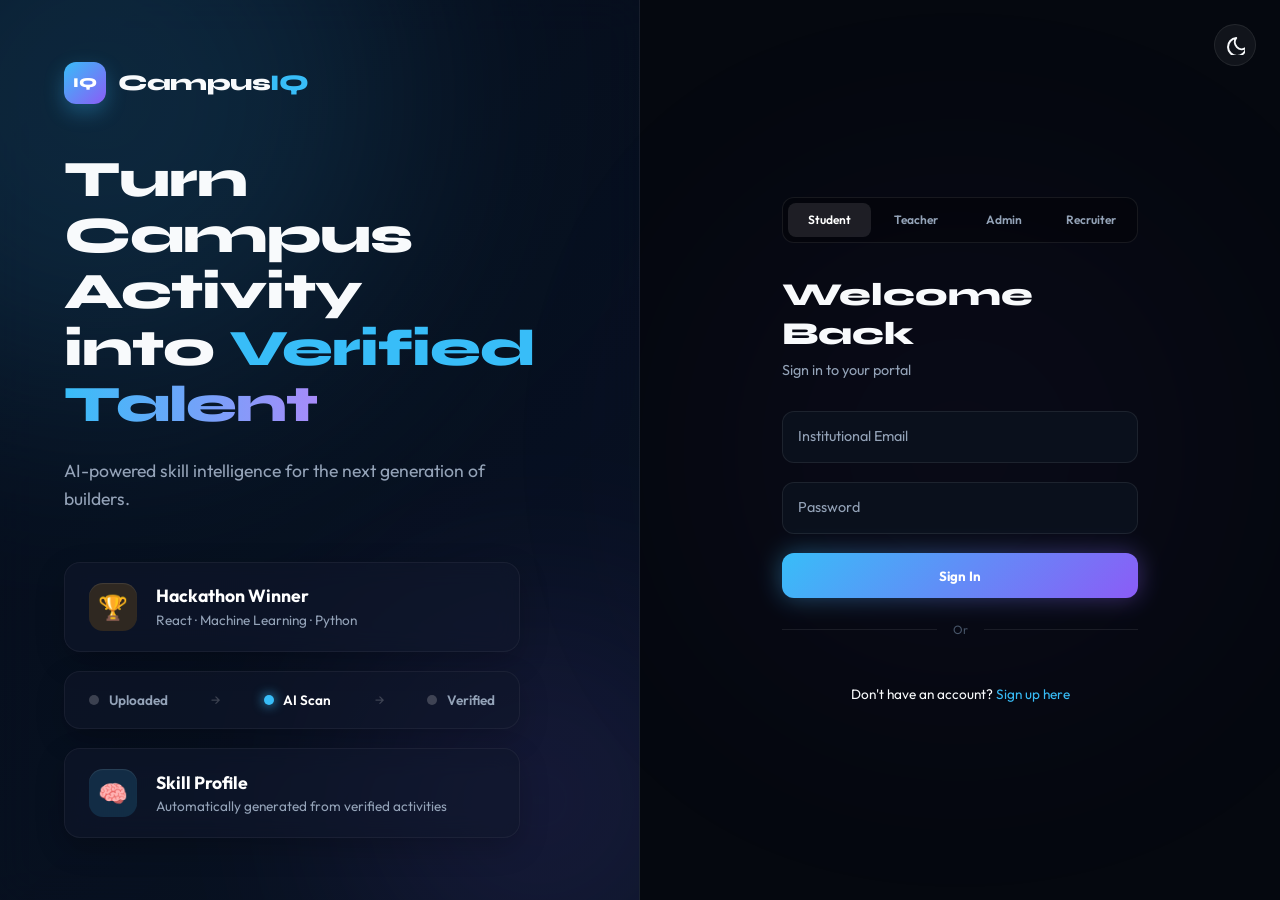
==== index.html @ d7d497ca "Update index.html" ====
<!DOCTYPE html>
<html lang="en">
<head>
<script src="theme.js"></script>
<meta charset="UTF-8"><meta name="viewport" content="width=device-width,initial-scale=1.0">
<title>CampusIQ — Sign In</title>
<link href="https://fonts.googleapis.com/css2?family=Syne:wght@400;600;700;800&family=Outfit:wght@300;400;500;600&display=swap" rel="stylesheet">
<script src="https://accounts.google.com/gsi/client" async defer></script>
<link rel="stylesheet" href="shared.css">
<style>
/* ─── PREMIUM SAAS DESIGN SYSTEM ─── */
*,*::before,*::after{margin:0;padding:0;box-sizing:border-box;}
:root{
  --bg:#04070F;--s1:#080E1C;--s2:#0C1525;
  --cyan:#38BDF8;--violet:#8B5CF6;--emerald:#10B981;--amber:#F59E0B;--red:#EF4444;
  --text:#F8FAFC;--text2:#94A3B8;--muted:#475569;
  --fh:'Syne',sans-serif;--fb:'Outfit',sans-serif;
  --glass: rgba(255, 255, 255, 0.03);
  --glass-border: rgba(255, 255, 255, 0.08);
}

/* ─── DAY/NIGHT MODE TOGGLE VARIABLES ─── */
:root[data-theme="light"], body.light-mode {
  --bg: #F8FAFC;
  --s1: #F1F5F9;
  --s2: #E2E8F0;
  --text: #0F172A;
  --text2: #475569;
  --muted: #94A3B8;
  --glass: rgba(255, 255, 255, 0.8);
  --glass-border: rgba(0, 0, 0, 0.1);
}

html,body{height:100%;margin:0;padding:0;overflow:hidden;background:var(--bg); transition: background 0.3s ease;}
body{color:var(--text);font-family:var(--fb);display:flex;}

#bgCanvas{position:fixed;inset:0;z-index:0;pointer-events:none;opacity:0.8;}
.page{position:relative;z-index:1;display:grid;grid-template-columns:1fr 1fr;width:100vw;height:100vh;}

/* THEME TOGGLE */
#theme-toggle {
  position: fixed; top: 1.5rem; right: 1.5rem; z-index: 200;
  width: 42px; height: 42px; border-radius: 50%;
  background: rgba(255, 255, 255, 0.05); border: 1px solid var(--glass-border);
  color: var(--text); cursor: pointer; transition: all 0.3s ease;
  display: flex; align-items: center; justify-content: center;
}
#theme-toggle:hover { background: rgba(255, 255, 255, 0.1); transform: scale(1.05); }

/* LEFT PANEL */
.left{
  background:linear-gradient(135deg, rgba(6,13,30,0.8), rgba(9,21,37,0.9));
  backdrop-filter: blur(20px); padding: 4rem;
  display:flex;flex-direction:column;justify-content:center;
  position:relative;overflow:hidden; border-right: 1px solid var(--glass-border);
  transition: background 0.3s ease;
}
body.light-mode .left, :root[data-theme="light"] .left { background: linear-gradient(135deg, #F1F5F9, #E2E8F0); }

.orb-1{position:absolute;width:600px;height:600px;background:var(--cyan);top:-200px;left:-200px;border-radius:50%;filter:blur(120px);opacity:0.15;}
.orb-2{position:absolute;width:400px;height:400px;background:var(--violet);bottom:-100px;right:-100px;border-radius:50%;filter:blur(100px);opacity:0.1;}

/* Left Scale Adjustment */
.left-content { position: relative; z-index: 2; max-width: 480px; transform: scale(0.88); transform-origin: left center; }
.left-brand{display:flex;align-items:center;gap:0.75rem;margin-bottom:3rem;}
.brand-icon{width:42px;height:42px;border-radius:12px;background:linear-gradient(135deg, var(--cyan), var(--violet));display:flex;align-items:center;justify-content:center;font-family:var(--fh);font-size:0.85rem;font-weight:800;color:#fff;box-shadow: 0 8px 20px rgba(56,189,248,0.3);}
.brand-name{font-family:var(--fh);font-size:1.4rem;font-weight:800;letter-spacing:-0.5px;}
.brand-name em{color:var(--cyan);font-style:normal;}

/* Exact Typography Match from Image */
.left-headline{font-family:var(--fh);font-size:3.2rem;font-weight:800;line-height:1.1;margin-bottom:1.5rem;letter-spacing:-1px;}
.left-headline .cyan-text { color: var(--cyan); background: none; -webkit-text-fill-color: initial; }
.left-headline .grad-text { background:linear-gradient(90deg, #38BDF8, #A78BFA);-webkit-background-clip:text;-webkit-text-fill-color:transparent;}
.left-sub{font-size:1.1rem;color:var(--text2);line-height:1.6;margin-bottom:3rem;}

/* Feature Cards */
.left-cards{display:flex;flex-direction:column;gap:1.2rem;}
.fc{
  background: rgba(15, 23, 42, 0.6); border: 1px solid rgba(255,255,255,0.05);
  border-radius: 16px; padding: 1.25rem 1.5rem; backdrop-filter: blur(12px); 
  display: flex; align-items: center; gap: 1.2rem; width: 95%; box-shadow: 0 10px 30px rgba(0,0,0,0.2);
}
.fc-icon { 
  width: 48px; height: 48px; border-radius: 14px; background: rgba(255,255,255,0.03);
  display: flex; align-items: center; justify-content: center; font-size: 1.5rem; 
  box-shadow: inset 0 1px 1px rgba(255,255,255,0.1); flex-shrink: 0;
}
.fc-title { font-size: 1.1rem; font-weight: 700; color: #fff; margin-bottom: 0.2rem; }
.fc-sub { font-size: 0.85rem; color: var(--text2); font-weight: 400; }

.flt-1 { animation: flt1 6s ease-in-out infinite; }
.flt-2 { animation: flt2 7.5s ease-in-out infinite; }
@keyframes flt1 { 0%,100%{transform:translateY(0);} 50%{transform:translateY(-8px);} }
@keyframes flt2 { 0%,100%{transform:translateY(0);} 50%{transform:translateY(-6px);} }

/* Glowing Pipeline Animation */
.pipeline-row-new {
  display: flex; align-items: center; justify-content: space-between;
  background: rgba(15, 23, 42, 0.6); border: 1px solid rgba(255,255,255,0.05);
  border-radius: 16px; padding: 1.2rem 1.5rem; width: 95%;
  box-shadow: 0 10px 30px rgba(0,0,0,0.2); position: relative; overflow: hidden;
}
.pl-step { display: flex; align-items: center; gap: 0.6rem; font-size: 0.85rem; font-weight: 600; color: var(--text2); z-index: 2; }
.pl-dot { width: 10px; height: 10px; border-radius: 50%; }
.pl-dim { background: rgba(255,255,255,0.2); }
.pl-cyan { background: var(--cyan); box-shadow: 0 0 12px var(--cyan); }
.pl-step.active-step { color: #fff; }
.pl-arrow { color: rgba(255,255,255,0.2); z-index: 2; font-size: 0.9rem; }
.pipe-glow-sweep {
  position: absolute; top: 0; bottom: 0; left: -50%; width: 50%;
  background: linear-gradient(90deg, transparent, rgba(56,189,248,0.15), transparent);
  animation: sweep 3s infinite linear; z-index: 1;
}
@keyframes sweep { to { left: 150%; } }

body.light-mode .fc-title, body.light-mode .left-headline { color: #0F172A; }
body.light-mode .fc, body.light-mode .pipeline-row-new { background: #FFFFFF; border-color: rgba(0,0,0,0.05); box-shadow: 0 10px 30px rgba(0,0,0,0.05); }
body.light-mode .pl-step { color: #475569; }
body.light-mode .pl-step.active-step { color: #0F172A; }
body.light-mode .pl-dim { background: rgba(0,0,0,0.1); }
body.light-mode .pl-arrow { color: rgba(0,0,0,0.2); }

/* RIGHT PANEL */
.right{background:#05080F; display:flex;flex-direction:column;align-items:center; justify-content:center; height:100vh; position: relative; transition: background 0.3s ease;}
body.light-mode .right { background: #FFFFFF; }

.right-glow {position: absolute; width: 400px; height: 400px; background: var(--violet); border-radius: 50%; filter: blur(150px); opacity: 0.08; top: 50%; left: 50%; transform: translate(-50%, -50%);}
.auth-box {width: 100%; max-width: 420px; position: relative; z-index: 2; padding: 2rem; transition: background 0.3s ease;}
body.light-mode .auth-box { background: #FFFFFF; border-color: #E2E8F0; box-shadow: 0 20px 40px rgba(0,0,0,0.05); border-radius: 24px; border: 1px solid var(--glass-border); padding: 2.5rem; }

/* Role Tabs & Inputs */
.role-tabs{display:flex;gap:0.25rem;padding:0.3rem;background:rgba(0,0,0,0.3);border-radius:12px;margin-bottom:2rem;border:1px solid var(--glass-border);}
body.light-mode .role-tabs { background: #F1F5F9; border-color: #E2E8F0; }

.rtab{flex:1;padding:0.6rem 0;border-radius:8px;font-size:0.75rem;font-weight:600;text-align:center;cursor:pointer;border:none;background:none;color:var(--text2);transition:0.3s;}
.rtab.active{background:rgba(255,255,255,0.1);color:#fff;}
body.light-mode .rtab { color: #64748B; }
body.light-mode .rtab.active { color: #0F172A; background: #FFFFFF; box-shadow: 0 2px 4px rgba(0,0,0,0.05); }

.login-h1{font-family:var(--fh);font-size:2rem;font-weight:800;margin-bottom:0.5rem;}
.login-sub{font-size:0.9rem;color:var(--text2);margin-bottom:2rem;}
body.light-mode .login-h1 { color: #0F172A; }

.input-group { position: relative; margin-bottom: 1.2rem; }
.form-input {
  width: 100%; background: #0A101C; border: 1px solid var(--glass-border);
  border-radius: 12px; padding: 1.4rem 1rem 0.6rem 1rem; color: white;
  outline: none; font-family: var(--fb); font-size: 0.9rem; transition: 0.3s;
}
body.light-mode .form-input { background: #F8FAFC; border-color: #E2E8F0; color: #0F172A; }

.floating-label {position: absolute; left: 1rem; top: 1rem; color: var(--text2); font-size: 0.9rem; pointer-events: none; transition: 0.2s;}
.form-input:focus ~ .floating-label, .form-input:not(:placeholder-shown) ~ .floating-label {
  top: 0.4rem; font-size: 0.65rem; color: var(--cyan); font-weight: 600; text-transform: uppercase;
}

/* BUTTONS */
.btn-glow-wrap { position: relative; width: 100%; margin-top: 1rem; margin-bottom: 1rem; }
.btn-glow { position: absolute; inset: 0; background: linear-gradient(135deg, var(--cyan), var(--violet)); filter: blur(12px); opacity: 0.4; border-radius: 12px; }
.btn-login {
  position: relative; z-index: 1; width: 100%; padding: 0.9rem; border-radius: 12px; border: none;
  background: linear-gradient(135deg, #38BDF8, #8B5CF6); color: #fff; font-weight: 700; cursor: pointer;
}

/* Divider & Animations */
.divider-wrap { display:flex; align-items:center; margin: 1.5rem 0; }
.divider-line { flex:1; height:1px; background:var(--glass-border); }
body.light-mode .divider-line { background: #E2E8F0; }
.divider-text { color:var(--muted); font-size:0.75rem; padding:0 1rem; }
.stagger-1 { animation: slideUpFade 0.6s ease forwards; opacity: 0; }
@keyframes slideUpFade { from { opacity: 0; transform: translateY(20px); } to { opacity: 1; transform: translateY(0); } }

/* Dynamic hiding for sign-up link */
#rightPanel:not(.ri-student) #signup-link-container { display: none !important; }

@media(max-width:768px){.left{display:none;}.page{grid-template-columns:1fr;}}
</style>
</head>
<body class="login-page">

<!-- Theme Toggle Restored -->
<button id="theme-toggle" onclick="toggleTheme()" title="Toggle theme" aria-label="Toggle dark/light mode">
  <svg width="20" height="20" fill="none" stroke="currentColor" stroke-width="2" stroke-linecap="round" stroke-linejoin="round"><path d="M21 12.79A9 9 0 1 1 11.21 3 7 7 0 0 0 21 12.79z"></path></svg>
</button>

<canvas id="bgCanvas"></canvas>
<div id="toast-wrap" style="position:fixed;bottom:24px;left:50%;transform:translateX(-50%);z-index:9999;display:flex;flex-direction:column;align-items:center;"></div>

<div class="page">
  <div class="left">
    <div class="orb orb-1"></div>
    <div class="orb orb-2"></div>
    <div class="left-content stagger-1">
      <div class="left-brand">
        <div class="brand-icon">IQ</div>
        <div class="brand-name">Campus<em>IQ</em></div>
      </div>
      <div class="left-headline">
        Turn Campus<br>Activity<br>
        into <span class="cyan-text">Verified</span><br>
        <span class="grad-text">Talent</span>
      </div>
      <p class="left-sub">AI-powered skill intelligence for the next generation of builders.</p>
      
      <!-- AI Features & Animations Restored and Enhanced -->
      <div class="left-cards">
        <div class="fc flt-1">
          <div class="fc-icon" style="background:rgba(245,158,11,0.15)">🏆</div>
          <div>
            <div class="fc-title">Hackathon Winner</div>
            <div class="fc-sub">React · Machine Learning · Python</div>
          </div>
        </div>
        
        <div class="pipeline-row-new">
          <div class="pl-step"><div class="pl-dot pl-dim"></div> <span>Uploaded</span></div>
          <div class="pl-arrow">&rarr;</div>
          <div class="pl-step active-step"><div class="pl-dot pl-cyan"></div> <span>AI Scan</span></div>
          <div class="pl-arrow">&rarr;</div>
          <div class="pl-step"><div class="pl-dot pl-dim"></div> <span>Verified</span></div>
          <div class="pipe-glow-sweep"></div>
        </div>

        <div class="fc flt-2">
          <div class="fc-icon" style="background:rgba(56,189,248,0.15)">🧠</div>
          <div>
            <div class="fc-title">Skill Profile</div>
            <div class="fc-sub">Automatically generated from verified activities</div>
          </div>
        </div>
      </div>
    </div>
  </div>

  <div class="right" id="rightPanel">
    <div class="right-glow"></div>
    <div class="auth-box">
      
      <!-- SIGN IN VIEW -->
      <div id="signInView">
        <!-- Admin Role Restored -->
        <div class="role-tabs stagger-1">
          <button class="rtab active" data-role="student">Student</button>
          <button class="rtab" data-role="teacher">Teacher</button>
          <button class="rtab" data-role="admin">Admin</button>
          <button class="rtab" data-role="recruiter">Recruiter</button>
        </div>
        <div class="login-h1">Welcome Back</div>
        <div class="login-sub" id="loginSub">Sign in to your portal</div>

        <form id="loginForm">
          <div class="input-group">
            <input class="form-input" id="loginEmail" type="email" placeholder=" " required>
            <label class="floating-label">Institutional Email</label>
          </div>
          <div class="input-group">
            <input class="form-input" id="loginPass" type="password" placeholder=" " required>
            <label class="floating-label">Password</label>
          </div>
          <div class="btn-glow-wrap">
            <div class="btn-glow"></div>
            <button class="btn-login" id="loginBtn" type="submit">Sign In</button>
          </div>
        </form>

        <div class="divider-wrap">
          <div class="divider-line"></div>
          <div class="divider-text">Or</div>
          <div class="divider-line"></div>
        </div>

        <!-- Google Container -->
        <div id="googleBtnContainer" style="display:flex; justify-content:center; width:100%;"></div>

        <!-- Create Account link wrapped to automatically hide for non-students -->
        <div id="signup-link-container" style="text-align:center; margin-top:1.5rem; font-size:0.85rem;">
          Don't have an account? <a id="goRegister" style="color:var(--cyan); cursor:pointer;">Sign up here</a>
        </div>
      </div>

      <!-- REGISTER VIEW (Restored Create Account Feature, locked to Student) -->
      <div id="registerView" style="display:none">
        
        <div class="login-h1">Create Account</div>
        <form id="registerForm">
          
          <div class="input-group" style="margin-bottom: 1.5rem;">
            <div style="display:inline-block; padding: 0.5rem 1.2rem; background: rgba(56,189,248,0.15); color:var(--cyan); border: 1px solid rgba(56,189,248,0.3); border-radius:8px; font-weight:600; font-size:0.85rem; cursor:default;">🎓 Student Account Registration</div>
            <select class="form-select" id="regRole" style="display:none;">
              <option value="student" selected>Student</option>
            </select>
          </div>

          <div class="input-group"><input class="form-input" id="regName" placeholder=" " required><label class="floating-label">Full Name</label></div>
          <div class="input-group"><input class="form-input" id="regEmail" type="email" placeholder=" " required><label class="floating-label">Institutional Email</label></div>
          <div class="input-group"><input class="form-input" id="regPass" type="password" placeholder=" " required><label class="floating-label">Password (6+ chars)</label></div>
          <div class="btn-glow-wrap">
            <div class="btn-glow"></div>
            <button class="btn-login" id="regBtn" type="submit">Create Account</button>
          </div>
        </form>
        <div style="text-align:center; margin-top:1.5rem; font-size:0.85rem;">
          Already have an account? <a id="goLogin" style="color:var(--cyan); cursor:pointer;">Sign in</a>
        </div>
      </div>

    </div>
  </div>
</div>

<script src="db.js"></script>
<script src="utils.js"></script>
<script src="auth.js"></script>

<script>
'use strict';

const ROUTE_MAP = { student: 'student.html', teacher: 'teacher.html', admin: 'admin.html', recruiter: 'recruiter.html' };
let activeRole = 'student';

// --- UI Logic (Code 1 Style) ---
document.querySelectorAll('.rtab').forEach(tab => {
  tab.addEventListener('click', () => {
    document.querySelectorAll('.rtab').forEach(b => b.classList.remove('active'));
    tab.classList.add('active');
    activeRole = tab.dataset.role;
    
    // Applying role class to rightPanel allows CSS to hide/show the register link automatically
    const rightPanel = document.getElementById('rightPanel');
    if(rightPanel) rightPanel.className = 'right ri-' + activeRole;
    
    document.getElementById('loginSub').textContent = `Sign in to your ${activeRole} portal`;
  });
});
// Initialize panel class
document.getElementById('rightPanel').className = 'right ri-student';

const goReg = document.getElementById('goRegister'), goLog = document.getElementById('goLogin');
const signView = document.getElementById('signInView'), regView = document.getElementById('registerView');
goReg.onclick = () => { signView.style.display='none'; regView.style.display='block'; };
goLog.onclick = () => { signView.style.display='block'; regView.style.display='none'; };

function saasToast(msg, type='ok') {
  if(typeof showToast === 'function') { showToast(msg, '', type); }
  else { alert(msg); }
}

// Ensure theme toggle function exists if theme.js is missing
window.toggleTheme = window.toggleTheme || function() {
  document.body.classList.toggle('light-mode');
};

// --- Exact Logic & Validation (Code 2 Style) ---
document.getElementById('loginForm').onsubmit = async (e) => {
  e.preventDefault();
  const btn = document.getElementById('loginBtn');
  btn.disabled = true; btn.textContent = 'Authenticating...';
  try {
    const session = await Auth.login(document.getElementById('loginEmail').value.trim(), document.getElementById('loginPass').value);
    saasToast(`Welcome back, ${session.name.split(' ')[0]}`);
    setTimeout(() => window.location.href = ROUTE_MAP[session.role], 800);
  } catch(err) {
    saasToast(err.message, 'error');
    btn.disabled = false; btn.textContent = 'Sign In';
  }
};

document.getElementById('registerForm').onsubmit = async (e) => {
  e.preventDefault();
  const email = document.getElementById('regEmail').value.trim().toLowerCase();
  const [local, domain] = email.split('@');

  // Hardcoded to activeRole 'student' since only students can register
  const regRole = 'student';

  // Strict Domain Check
  if (domain !== 'iilm.edu' || !local.includes('ug')) {
    saasToast("Students must use @iilm.edu containing 'ug'", 'error'); return;
  }

  try {
    await Auth.register({ name: document.getElementById('regName').value, email, password: document.getElementById('regPass').value, role: regRole });
    saasToast("Account Created.");
    setTimeout(() => window.location.href = ROUTE_MAP[regRole], 800);
  } catch(err) { saasToast(err.message, 'error'); }
};

// --- Exact Official Google Setup ---
window.onload = () => {
  if (typeof google !== 'undefined') {
    google.accounts.id.initialize({
      client_id: "70835003370-fbdg01a9mgp13s80cgd65174udp3h74k.apps.googleusercontent.com",
      callback: window.onGoogleSignIn
    });
    google.accounts.id.renderButton(
      document.getElementById("googleBtnContainer"),
      { theme: "filled_blue", size: "large", shape: "pill", width: 300 }
    );
  }
};

window.onGoogleSignIn = async (response) => {
  try {
    const session = Auth.handleGoogleCredential(response.credential);
    saasToast("Identity Verified");
    setTimeout(() => window.location.href = ROUTE_MAP[session.role], 800);
  } catch(err) { saasToast(err.message, 'error'); }
};

// --- Background Animation (Intact) ---
(function() {
  const c = document.getElementById('bgCanvas'), ctx = c.getContext('2d');
  let W, H;
  function resize() { W = c.width = window.innerWidth; H = c.height = window.innerHeight; }
  resize(); window.onresize = resize;
  class P {
    constructor() { this.reset(); }
    reset() { this.x = Math.random()*W; this.y = Math.random()*H; this.vx = (Math.random()-0.5)*0.3; this.vy = (Math.random()-0.5)*0.3; this.r = 1; }
    draw() {
      ctx.beginPath(); ctx.arc(this.x, this.y, this.r, 0, Math.PI*2);
      ctx.fillStyle = 'rgba(56,189,248,0.2)'; ctx.fill();
      this.x += this.vx; this.y += this.vy;
      if(this.x<0||this.x>W||this.y<0||this.y>H) this.reset();
    }
  }
  const pts = Array.from({length: 50}, () => new P());
  function loop() { ctx.clearRect(0,0,W,H); pts.forEach(p => p.draw()); requestAnimationFrame(loop); }
  loop();
})();
</script>
</body>
</html>
---- shared.css ----
/* ═══════════════════════════════════════════
   CampusIQ — Shared Styles
   Dark glass SaaS aesthetic
═══════════════════════════════════════════ */
@import url('https://fonts.googleapis.com/css2?family=Syne:wght@400;600;700;800&family=Outfit:wght@300;400;500;600;700&display=swap');

*,*::before,*::after{margin:0;padding:0;box-sizing:border-box;}
:root{
  --bg:       #05080F;
  --s1:       #09111E;
  --s2:       #0D1929;
  --s3:       #111F30;
  --border:   rgba(56,189,248,0.1);
  --b2:       rgba(255,255,255,0.07);
  --b3:       rgba(255,255,255,0.04);
  --cyan:     #38BDF8;
  --cyand:    #0EA5E9;
  --violet:   #8B5CF6;
  --emerald:  #10B981;
  --amber:    #F59E0B;
  --red:      #EF4444;
  --pink:     #EC4899;
  --text:     #E2EBF6;
  --text2:    #A0B8CC;
  --muted:    #4A6080;
  --muted2:   #2A3850;
  --font-h:   'Syne', sans-serif;
  --font-b:   'Outfit', sans-serif;
  --radius:   12px;
  --shadow:   0 20px 60px rgba(0,0,0,0.5);
}
html{scroll-behavior:smooth;}
body{background:var(--bg);color:var(--text);font-family:var(--font-b);-webkit-font-smoothing:antialiased;min-height:100vh;overflow-x:hidden;}
button,input,select,textarea{font-family:var(--font-b);}
button{cursor:pointer;}
a{color:var(--cyan);text-decoration:none;}

/* ─── SCROLLBAR ─── */
::-webkit-scrollbar{width:5px;height:5px;}
::-webkit-scrollbar-track{background:var(--s1);}
::-webkit-scrollbar-thumb{background:var(--muted2);border-radius:3px;}
::-webkit-scrollbar-thumb:hover{background:var(--muted);}

/* ─── LAYOUT ─── */
.app-shell{display:grid;grid-template-columns:240px 1fr;grid-template-rows:60px 1fr;min-height:100vh;}
.topbar{grid-column:1/-1;background:rgba(5,8,15,0.9);backdrop-filter:blur(20px);border-bottom:1px solid var(--border);display:flex;align-items:center;justify-content:space-between;padding:0 1.5rem;position:sticky;top:0;z-index:100;}
.sidebar{background:var(--s1);border-right:1px solid var(--border);padding:1.25rem 0.75rem;overflow-y:auto;position:sticky;top:60px;height:calc(100vh - 60px);}
.main-area{padding:1.75rem 2rem;overflow-y:auto;}

/* ─── TOPBAR ─── */
.tb-brand{font-family:var(--font-h);font-weight:800;font-size:1.1rem;display:flex;align-items:center;gap:0.55rem;color:var(--text);}
.tb-brand-icon{width:28px;height:28px;border-radius:7px;background:linear-gradient(135deg,var(--cyan),var(--violet));display:flex;align-items:center;justify-content:center;font-size:0.65rem;font-weight:800;color:#fff;}
.tb-brand em{color:var(--cyan);font-style:normal;}
.tb-right{display:flex;align-items:center;gap:1rem;}
.tb-badge{padding:0.28rem 0.7rem;border-radius:100px;font-size:0.68rem;font-weight:600;letter-spacing:0.05em;}
.badge-admin    {background:rgba(239,68,68,0.12);color:#F87171;border:1px solid rgba(239,68,68,0.2);}
.badge-teacher  {background:rgba(139,92,246,0.12);color:#A78BFA;border:1px solid rgba(139,92,246,0.2);}
.badge-student  {background:rgba(56,189,248,0.12);color:var(--cyan);border:1px solid rgba(56,189,248,0.2);}
.badge-recruiter{background:rgba(16,185,129,0.12);color:#34D399;border:1px solid rgba(16,185,129,0.2);}
.tb-user{display:flex;align-items:center;gap:0.5rem;font-size:0.82rem;color:var(--text2);}
.tb-avatar{width:30px;height:30px;border-radius:50%;display:flex;align-items:center;justify-content:center;font-size:0.65rem;font-weight:700;color:#fff;flex-shrink:0;}
.notif-bell{position:relative;width:30px;height:30px;border-radius:8px;border:1px solid var(--b2);background:var(--b3);display:flex;align-items:center;justify-content:center;cursor:pointer;transition:all 0.2s;color:var(--muted);}
.notif-bell:hover{border-color:var(--border);color:var(--cyan);}
.notif-dot{position:absolute;top:4px;right:4px;width:7px;height:7px;border-radius:50%;background:var(--red);border:1.5px solid var(--bg);}
.logout-btn{padding:0.3rem 0.8rem;border-radius:7px;border:1px solid rgba(239,68,68,0.2);background:rgba(239,68,68,0.06);color:#F87171;font-size:0.75rem;font-weight:600;transition:all 0.2s;}
.logout-btn:hover{background:rgba(239,68,68,0.12);}

/* ─── SIDEBAR NAV ─── */
.sb-section{font-size:0.62rem;font-weight:700;color:var(--muted2);letter-spacing:0.1em;text-transform:uppercase;padding:0.4rem 0.65rem;margin-top:1rem;margin-bottom:0.25rem;}
.sb-item{display:flex;align-items:center;gap:0.55rem;padding:0.55rem 0.7rem;border-radius:9px;font-size:0.8rem;color:var(--muted);cursor:pointer;transition:all 0.18s;margin-bottom:0.08rem;position:relative;}
.sb-item:hover{background:rgba(255,255,255,0.03);color:var(--text2);}
.sb-item.active{background:rgba(56,189,248,0.1);color:var(--cyan);}
.sb-item.active::before{content:'';position:absolute;left:0;top:20%;bottom:20%;width:3px;border-radius:0 2px 2px 0;background:var(--cyan);}
.sb-item svg{width:15px;height:15px;flex-shrink:0;}
.sb-badge{margin-left:auto;min-width:18px;height:18px;border-radius:100px;background:var(--violet);color:#fff;font-size:0.58rem;font-weight:700;display:flex;align-items:center;justify-content:center;padding:0 4px;}
.sb-badge.amber{background:var(--amber);}

/* ─── PAGE HEADER ─── */
.page-hdr{display:flex;align-items:flex-start;justify-content:space-between;margin-bottom:1.5rem;flex-wrap:wrap;gap:0.75rem;}
.page-hdr-left h2{font-family:var(--font-h);font-size:1.4rem;font-weight:800;letter-spacing:-0.02em;color:var(--text);}
.page-hdr-left p{font-size:0.82rem;color:var(--muted);margin-top:0.25rem;}
.page-actions{display:flex;gap:0.6rem;flex-wrap:wrap;}

/* ─── CARDS / PANELS ─── */
.card{background:var(--s1);border:1px solid var(--border);border-radius:var(--radius);padding:1.25rem;}
.card-sm{padding:0.9rem;}
.card-title{font-family:var(--font-h);font-size:0.85rem;font-weight:700;color:var(--text2);margin-bottom:0.9rem;display:flex;align-items:center;gap:0.4rem;}
.card-title svg{width:14px;height:14px;color:var(--cyan);}
.grid-2{display:grid;grid-template-columns:1fr 1fr;gap:1rem;}
.grid-3{display:grid;grid-template-columns:repeat(3,1fr);gap:1rem;}
.grid-4{display:grid;grid-template-columns:repeat(4,1fr);gap:1rem;}

/* ─── STAT CARDS ─── */
.stat-card{background:var(--s1);border:1px solid var(--border);border-radius:var(--radius);padding:1.1rem;transition:transform 0.2s,border-color 0.2s,box-shadow 0.2s;}
.stat-card:hover{transform:translateY(-3px);border-color:rgba(56,189,248,0.2);box-shadow:0 12px 30px rgba(0,0,0,0.3);}
.stat-label{font-size:0.68rem;color:var(--muted);margin-bottom:0.4rem;text-transform:uppercase;letter-spacing:0.06em;}
.stat-val{font-family:var(--font-h);font-size:1.8rem;font-weight:800;letter-spacing:-0.03em;line-height:1;}
.stat-sub{font-size:0.68rem;color:var(--emerald);margin-top:0.3rem;}
.stat-icon{float:right;width:36px;height:36px;border-radius:9px;display:flex;align-items:center;justify-content:center;font-size:1rem;margin-top:-0.2rem;}

/* ─── BUTTONS ─── */
.btn{display:inline-flex;align-items:center;gap:0.4rem;padding:0.58rem 1.1rem;border-radius:9px;font-size:0.82rem;font-weight:600;border:none;transition:all 0.2s;cursor:pointer;}
.btn-sm{padding:0.35rem 0.75rem;font-size:0.75rem;}
.btn-xs{padding:0.22rem 0.5rem;font-size:0.68rem;border-radius:6px;}
.btn-primary{background:linear-gradient(135deg,var(--cyan),var(--cyand));color:#fff;box-shadow:0 0 20px rgba(56,189,248,0.15);}
.btn-primary:hover{transform:translateY(-1px);box-shadow:0 0 30px rgba(56,189,248,0.25);}
.btn-secondary{background:var(--b3);color:var(--text2);border:1px solid var(--b2);}
.btn-secondary:hover{background:var(--b2);color:var(--text);}
.btn-success{background:rgba(16,185,129,0.1);color:#34D399;border:1px solid rgba(16,185,129,0.2);}
.btn-success:hover{background:rgba(16,185,129,0.2);}
.btn-danger{background:rgba(239,68,68,0.1);color:#F87171;border:1px solid rgba(239,68,68,0.2);}
.btn-danger:hover{background:rgba(239,68,68,0.2);}
.btn-violet{background:rgba(139,92,246,0.1);color:#A78BFA;border:1px solid rgba(139,92,246,0.2);}
.btn-violet:hover{background:rgba(139,92,246,0.2);}
.btn-amber{background:rgba(245,158,11,0.1);color:#FBB040;border:1px solid rgba(245,158,11,0.2);}
.btn-amber:hover{background:rgba(245,158,11,0.2);}

/* ─── TABLE ─── */
.tbl-wrap{overflow-x:auto;}
table{width:100%;border-collapse:collapse;}
thead th{font-size:0.65rem;font-weight:700;color:var(--muted);letter-spacing:0.07em;text-transform:uppercase;padding:0.5rem 0.75rem;border-bottom:1px solid var(--b2);text-align:left;white-space:nowrap;}
tbody tr{border-bottom:1px solid rgba(56,189,248,0.04);transition:background 0.15s;}
tbody tr:hover{background:rgba(56,189,248,0.025);}
tbody tr:last-child{border-bottom:none;}
td{font-size:0.78rem;padding:0.6rem 0.75rem;vertical-align:middle;color:var(--text2);}
td strong{color:var(--text);font-weight:500;}

/* ─── BADGES / CHIPS ─── */
.chip{display:inline-flex;align-items:center;gap:0.25rem;padding:0.18rem 0.55rem;border-radius:100px;font-size:0.65rem;font-weight:600;border:1px solid;}
.chip-cyan   {background:rgba(56,189,248,0.1); color:#60CCF0;border-color:rgba(56,189,248,0.2);}
.chip-violet {background:rgba(139,92,246,0.1);color:#A78BFA;border-color:rgba(139,92,246,0.2);}
.chip-emerald{background:rgba(16,185,129,0.1);color:#34D399;border-color:rgba(16,185,129,0.2);}
.chip-amber  {background:rgba(245,158,11,0.1); color:#FBB040;border-color:rgba(245,158,11,0.2);}
.chip-red    {background:rgba(239,68,68,0.1);  color:#F87171;border-color:rgba(239,68,68,0.2);}
.chip-pink   {background:rgba(236,72,153,0.1); color:#F472B6;border-color:rgba(236,72,153,0.2);}
.chip-gray   {background:rgba(255,255,255,0.06);color:var(--muted);border-color:var(--b2);}

/* ─── STATUS CHIPS ─── */
.status-verified{background:rgba(16,185,129,0.1);color:#34D399;border:1px solid rgba(16,185,129,0.2);padding:0.18rem 0.55rem;border-radius:100px;font-size:0.65rem;font-weight:600;}
.status-pending {background:rgba(245,158,11,0.1);color:#FBB040;border:1px solid rgba(245,158,11,0.2);padding:0.18rem 0.55rem;border-radius:100px;font-size:0.65rem;font-weight:600;}
.status-rejected{background:rgba(239,68,68,0.1); color:#F87171;border:1px solid rgba(239,68,68,0.2); padding:0.18rem 0.55rem;border-radius:100px;font-size:0.65rem;font-weight:600;}
.status-review  {background:rgba(139,92,246,0.1);color:#A78BFA;border:1px solid rgba(139,92,246,0.2);padding:0.18rem 0.55rem;border-radius:100px;font-size:0.65rem;font-weight:600;}

/* ─── FORM ELEMENTS ─── */
.form-group{margin-bottom:1rem;}
.form-group label{display:block;font-size:0.72rem;font-weight:600;color:var(--muted);letter-spacing:0.05em;text-transform:uppercase;margin-bottom:0.38rem;}
.form-control{width:100%;background:var(--s2);border:1px solid var(--b2);border-radius:9px;padding:0.65rem 0.9rem;font-size:0.85rem;color:var(--text);outline:none;transition:border-color 0.2s,box-shadow 0.2s;}
.form-control:focus{border-color:rgba(56,189,248,0.35);box-shadow:0 0 0 3px rgba(56,189,248,0.07);}
.form-control::placeholder{color:var(--muted);}
select.form-control option{background:#0D1929;}
.form-row-2{display:grid;grid-template-columns:1fr 1fr;gap:0.75rem;}
.form-row-3{display:grid;grid-template-columns:1fr 1fr 1fr;gap:0.75rem;}

/* ─── PROGRESS BARS ─── */
.progress-wrap{height:6px;background:rgba(255,255,255,0.06);border-radius:100px;overflow:hidden;}
.progress-fill{height:100%;border-radius:100px;transition:width 1s cubic-bezier(0.4,0,0.2,1);}
.progress-label{display:flex;justify-content:space-between;margin-bottom:0.3rem;font-size:0.72rem;}
.progress-label span:first-child{color:var(--text2);}
.progress-label span:last-child{font-weight:600;color:var(--text);}

/* ─── RING CHART ─── */
.ring-wrap{display:flex;flex-direction:column;align-items:center;gap:0.5rem;}
.ring-c{position:relative;}
.ring-c svg{transform:rotate(-90deg);}
.ring-inner{position:absolute;inset:0;display:flex;flex-direction:column;align-items:center;justify-content:center;text-align:center;}
.ring-val{font-family:var(--font-h);font-weight:800;line-height:1;color:var(--cyan);}
.ring-lbl{font-size:0.55rem;color:var(--muted);margin-top:0.15rem;}

/* ─── MODAL ─── */
.modal-overlay{position:fixed;inset:0;z-index:500;background:rgba(3,6,14,0.88);backdrop-filter:blur(10px);display:flex;align-items:center;justify-content:center;opacity:0;pointer-events:none;transition:opacity 0.28s;padding:1rem;}
.modal-overlay.open{opacity:1;pointer-events:all;}
.modal-box{background:linear-gradient(160deg,var(--s2),var(--s1));border:1px solid rgba(56,189,248,0.15);border-radius:16px;padding:1.75rem;width:min(560px,100%);box-shadow:0 40px 100px rgba(0,0,0,0.7);transform:translateY(24px) scale(0.97);transition:transform 0.35s cubic-bezier(0.34,1.56,0.64,1);position:relative;overflow:hidden;max-height:90vh;overflow-y:auto;}
.modal-overlay.open .modal-box{transform:translateY(0) scale(1);}
.modal-box::before{content:'';position:absolute;top:0;left:0;right:0;height:1px;background:linear-gradient(90deg,transparent,rgba(56,189,248,0.35),transparent);}
.modal-hdr{display:flex;align-items:center;justify-content:space-between;margin-bottom:1.4rem;}
.modal-title{font-family:var(--font-h);font-size:1rem;font-weight:800;color:var(--text);}
.modal-close{width:26px;height:26px;border-radius:7px;border:1px solid var(--b2);background:var(--b3);color:var(--muted);display:flex;align-items:center;justify-content:center;cursor:pointer;transition:all 0.2s;font-size:0.85rem;}
.modal-close:hover{background:var(--b2);color:var(--text);}

/* ─── TOAST ─── */
#toast-wrap{position:fixed;top:72px;right:18px;z-index:999;display:flex;flex-direction:column;gap:0.5rem;pointer-events:none;}
.toast{background:linear-gradient(135deg,var(--s2),var(--s3));border:1px solid rgba(16,185,129,0.3);border-radius:12px;padding:0.8rem 1rem;display:flex;align-items:center;gap:0.6rem;min-width:250px;max-width:320px;box-shadow:0 20px 50px rgba(0,0,0,0.55),0 0 25px rgba(16,185,129,0.1);transform:translateX(110%);transition:transform 0.4s cubic-bezier(0.34,1.56,0.64,1),opacity 0.3s;pointer-events:all;}
.toast.in{transform:translateX(0);}
.toast.out{transform:translateX(110%);opacity:0;}
.toast.error{border-color:rgba(239,68,68,0.3);box-shadow:0 20px 50px rgba(0,0,0,0.55),0 0 25px rgba(239,68,68,0.1);}
.toast-ico{width:30px;height:30px;border-radius:8px;display:flex;align-items:center;justify-content:center;font-size:0.9rem;flex-shrink:0;}
.toast-ico-ok {background:rgba(16,185,129,0.15);}
.toast-ico-err{background:rgba(239,68,68,0.15);}
.toast-ico-info{background:rgba(56,189,248,0.15);}
.toast-t{font-size:0.78rem;font-weight:600;color:var(--text);}
.toast-s{font-size:0.65rem;color:var(--muted);margin-top:0.06rem;}

/* ─── SKILL TAGS ─── */
.skill-tags{display:flex;flex-wrap:wrap;gap:0.3rem;}
.skill-tag{padding:0.2rem 0.6rem;border-radius:100px;font-size:0.65rem;font-weight:500;background:rgba(56,189,248,0.08);color:#60C8E8;border:1px solid rgba(56,189,248,0.15);}
.skill-tag.violet{background:rgba(139,92,246,0.08);color:#A070E8;border-color:rgba(139,92,246,0.15);}
.skill-tag.emerald{background:rgba(16,185,129,0.08);color:#30C890;border-color:rgba(16,185,129,0.15);}
.skill-tag.amber{background:rgba(245,158,11,0.08);color:#F0A030;border-color:rgba(245,158,11,0.15);}

/* ─── AVATAR ─── */
.avatar{border-radius:50%;display:flex;align-items:center;justify-content:center;font-weight:700;color:#fff;flex-shrink:0;}
.av-sm{width:28px;height:28px;font-size:0.65rem;}
.av-md{width:38px;height:38px;font-size:0.8rem;}
.av-lg{width:52px;height:52px;font-size:1rem;font-family:var(--font-h);}
.av-xl{width:72px;height:72px;font-size:1.3rem;font-family:var(--font-h);}

/* ─── MISC ─── */
.divider{height:1px;background:var(--b2);margin:1rem 0;}
.text-muted{color:var(--muted);}
.text-sm{font-size:0.78rem;}
.text-xs{font-size:0.68rem;}
.fw-bold{font-weight:700;}
.gap-1{gap:0.4rem;}
.gap-2{gap:0.7rem;}
.flex{display:flex;align-items:center;}
.flex-col{display:flex;flex-direction:column;}
.justify-between{justify-content:space-between;}
.w-full{width:100%;}
.mt-1{margin-top:0.5rem;}.mt-2{margin-top:1rem;}.mt-3{margin-top:1.5rem;}
.mb-1{margin-bottom:0.5rem;}.mb-2{margin-bottom:1rem;}
.empty-state{display:flex;flex-direction:column;align-items:center;justify-content:center;padding:3rem;color:var(--muted);font-size:0.85rem;gap:0.5rem;text-align:center;}
.empty-state .ico{font-size:2rem;opacity:0.4;}

/* ─── ANIMATIONS ─── */
@keyframes fadeUp{from{opacity:0;transform:translateY(14px);}to{opacity:1;transform:translateY(0);}}
@keyframes fadeIn{from{opacity:0;}to{opacity:1;}}
@keyframes scaleIn{from{opacity:0;transform:scale(0.9);}to{opacity:1;transform:scale(1);}}
.animate-in{animation:fadeUp 0.4s ease both;}
.anim-delay-1{animation-delay:0.06s;}
.anim-delay-2{animation-delay:0.12s;}
.anim-delay-3{animation-delay:0.18s;}
.anim-delay-4{animation-delay:0.24s;}

/* ─── HEATMAP ─── */
.hmap{display:grid;grid-template-columns:repeat(15,1fr);gap:2px;}
.hc{aspect-ratio:1;border-radius:2px;cursor:pointer;transition:transform 0.1s;}
.hc:hover{transform:scale(1.4);}
.h0{background:rgba(255,255,255,0.04);}.h1{background:rgba(56,189,248,0.18);}.h2{background:rgba(56,189,248,0.4);}.h3{background:rgba(56,189,248,0.65);}.h4{background:var(--cyan);}

/* ─── TABS ─── */
.tabs{display:flex;gap:0.2rem;padding:0.3rem;background:var(--s2);border-radius:10px;width:fit-content;margin-bottom:1.25rem;border:1px solid var(--b2);}
.tab{padding:0.4rem 1rem;border-radius:8px;font-size:0.78rem;font-weight:500;color:var(--muted);cursor:pointer;transition:all 0.18s;border:none;background:none;}
.tab.on{background:rgba(56,189,248,0.12);color:var(--cyan);}

/* ─── SEARCH ─── */
.search-wrap{display:flex;align-items:center;gap:0.5rem;background:var(--s2);border:1px solid var(--b2);border-radius:9px;padding:0.5rem 0.8rem;transition:border-color 0.2s;}
.search-wrap:focus-within{border-color:rgba(56,189,248,0.3);}
.search-wrap svg{width:14px;height:14px;color:var(--muted);flex-shrink:0;}
.search-wrap input{background:none;border:none;outline:none;font-size:0.8rem;color:var(--text);width:100%;}
.search-wrap input::placeholder{color:var(--muted);}

/* ─── RESPONSIVE ─── */
@media(max-width:900px){.app-shell{grid-template-columns:1fr;}.sidebar{display:none;}.main-area{padding:1rem;}.grid-4{grid-template-columns:repeat(2,1fr);}.grid-3{grid-template-columns:repeat(2,1fr);}}
@media(max-width:600px){.grid-2,.grid-3,.grid-4{grid-template-columns:1fr;}.form-row-2,.form-row-3{grid-template-columns:1fr;}}
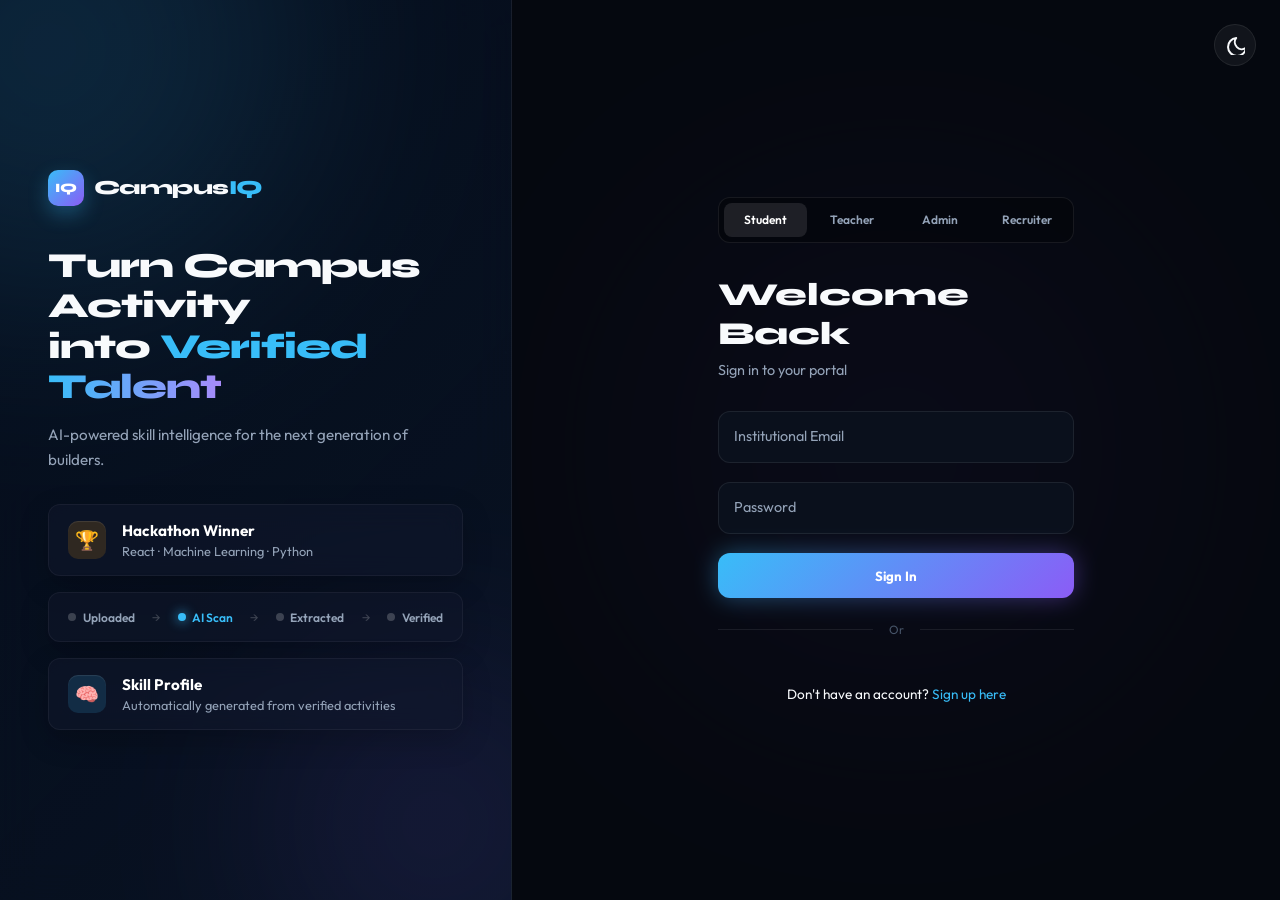
==== commit 59e529e6: "Update index.html" ====
--- a/index.html
+++ b/index.html
@@ -35,7 +35,8 @@
 body{color:var(--text);font-family:var(--fb);display:flex;}
 
 #bgCanvas{position:fixed;inset:0;z-index:0;pointer-events:none;opacity:0.8;}
-.page{position:relative;z-index:1;display:grid;grid-template-columns:1fr 1fr;width:100vw;height:100vh;}
+/* Adjusted Grid: Make left side smaller (0.8fr) and right side larger (1.2fr) */
+.page{position:relative;z-index:1;display:grid;grid-template-columns:0.8fr 1.2fr;width:100vw;height:100vh;}
 
 /* THEME TOGGLE */
 #theme-toggle {
@@ -47,69 +48,74 @@
 }
 #theme-toggle:hover { background: rgba(255, 255, 255, 0.1); transform: scale(1.05); }
 
-/* LEFT PANEL */
+/* LEFT PANEL (Properly Resized) */
 .left{
   background:linear-gradient(135deg, rgba(6,13,30,0.8), rgba(9,21,37,0.9));
-  backdrop-filter: blur(20px); padding: 4rem;
+  backdrop-filter: blur(20px); padding: 3rem;
   display:flex;flex-direction:column;justify-content:center;
   position:relative;overflow:hidden; border-right: 1px solid var(--glass-border);
   transition: background 0.3s ease;
 }
 body.light-mode .left, :root[data-theme="light"] .left { background: linear-gradient(135deg, #F1F5F9, #E2E8F0); }
 
-.orb-1{position:absolute;width:600px;height:600px;background:var(--cyan);top:-200px;left:-200px;border-radius:50%;filter:blur(120px);opacity:0.15;}
-.orb-2{position:absolute;width:400px;height:400px;background:var(--violet);bottom:-100px;right:-100px;border-radius:50%;filter:blur(100px);opacity:0.1;}
-
-/* Left Scale Adjustment */
-.left-content { position: relative; z-index: 2; max-width: 480px; transform: scale(0.88); transform-origin: left center; }
-.left-brand{display:flex;align-items:center;gap:0.75rem;margin-bottom:3rem;}
-.brand-icon{width:42px;height:42px;border-radius:12px;background:linear-gradient(135deg, var(--cyan), var(--violet));display:flex;align-items:center;justify-content:center;font-family:var(--fh);font-size:0.85rem;font-weight:800;color:#fff;box-shadow: 0 8px 20px rgba(56,189,248,0.3);}
-.brand-name{font-family:var(--fh);font-size:1.4rem;font-weight:800;letter-spacing:-0.5px;}
+.orb-1{position:absolute;width:500px;height:500px;background:var(--cyan);top:-200px;left:-200px;border-radius:50%;filter:blur(120px);opacity:0.15;}
+.orb-2{position:absolute;width:350px;height:350px;background:var(--violet);bottom:-100px;right:-100px;border-radius:50%;filter:blur(100px);opacity:0.1;}
+
+/* Fixed Container Widths (No CSS Scaling which causes hidden items) */
+.left-content { position: relative; z-index: 2; max-width: 420px; }
+.left-brand{display:flex;align-items:center;gap:0.6rem;margin-bottom:2.5rem;}
+.brand-icon{width:36px;height:36px;border-radius:10px;background:linear-gradient(135deg, var(--cyan), var(--violet));display:flex;align-items:center;justify-content:center;font-family:var(--fh);font-size:0.8rem;font-weight:800;color:#fff;box-shadow: 0 8px 20px rgba(56,189,248,0.3);}
+.brand-name{font-family:var(--fh);font-size:1.25rem;font-weight:800;letter-spacing:-0.5px;}
 .brand-name em{color:var(--cyan);font-style:normal;}
 
-/* Exact Typography Match from Image */
-.left-headline{font-family:var(--fh);font-size:3.2rem;font-weight:800;line-height:1.1;margin-bottom:1.5rem;letter-spacing:-1px;}
+/* Adjusted Typography Sizes */
+.left-headline{font-family:var(--fh);font-size:2.2rem;font-weight:800;line-height:1.15;margin-bottom:1rem;letter-spacing:-1px;}
 .left-headline .cyan-text { color: var(--cyan); background: none; -webkit-text-fill-color: initial; }
 .left-headline .grad-text { background:linear-gradient(90deg, #38BDF8, #A78BFA);-webkit-background-clip:text;-webkit-text-fill-color:transparent;}
-.left-sub{font-size:1.1rem;color:var(--text2);line-height:1.6;margin-bottom:3rem;}
-
-/* Feature Cards */
-.left-cards{display:flex;flex-direction:column;gap:1.2rem;}
+.left-sub{font-size:0.95rem;color:var(--text2);line-height:1.6;margin-bottom:2rem;}
+
+/* Feature Cards (More compact) */
+.left-cards{display:flex;flex-direction:column;gap:1rem;}
 .fc{
   background: rgba(15, 23, 42, 0.6); border: 1px solid rgba(255,255,255,0.05);
-  border-radius: 16px; padding: 1.25rem 1.5rem; backdrop-filter: blur(12px); 
-  display: flex; align-items: center; gap: 1.2rem; width: 95%; box-shadow: 0 10px 30px rgba(0,0,0,0.2);
+  border-radius: 12px; padding: 1rem 1.2rem; backdrop-filter: blur(12px); 
+  display: flex; align-items: center; gap: 1rem; width: 100%; box-shadow: 0 10px 30px rgba(0,0,0,0.2);
 }
 .fc-icon { 
-  width: 48px; height: 48px; border-radius: 14px; background: rgba(255,255,255,0.03);
-  display: flex; align-items: center; justify-content: center; font-size: 1.5rem; 
+  width: 38px; height: 38px; border-radius: 10px; background: rgba(255,255,255,0.03);
+  display: flex; align-items: center; justify-content: center; font-size: 1.2rem; 
   box-shadow: inset 0 1px 1px rgba(255,255,255,0.1); flex-shrink: 0;
 }
-.fc-title { font-size: 1.1rem; font-weight: 700; color: #fff; margin-bottom: 0.2rem; }
-.fc-sub { font-size: 0.85rem; color: var(--text2); font-weight: 400; }
+.fc-title { font-size: 0.95rem; font-weight: 700; color: #fff; margin-bottom: 0.2rem; }
+.fc-sub { font-size: 0.8rem; color: var(--text2); font-weight: 400; }
 
 .flt-1 { animation: flt1 6s ease-in-out infinite; }
 .flt-2 { animation: flt2 7.5s ease-in-out infinite; }
 @keyframes flt1 { 0%,100%{transform:translateY(0);} 50%{transform:translateY(-8px);} }
 @keyframes flt2 { 0%,100%{transform:translateY(0);} 50%{transform:translateY(-6px);} }
 
-/* Glowing Pipeline Animation */
+/* Glowing Pipeline Animation - Enhanced with more steps & animated text */
 .pipeline-row-new {
   display: flex; align-items: center; justify-content: space-between;
   background: rgba(15, 23, 42, 0.6); border: 1px solid rgba(255,255,255,0.05);
-  border-radius: 16px; padding: 1.2rem 1.5rem; width: 95%;
+  border-radius: 12px; padding: 1rem 1.2rem; width: 100%;
   box-shadow: 0 10px 30px rgba(0,0,0,0.2); position: relative; overflow: hidden;
 }
-.pl-step { display: flex; align-items: center; gap: 0.6rem; font-size: 0.85rem; font-weight: 600; color: var(--text2); z-index: 2; }
-.pl-dot { width: 10px; height: 10px; border-radius: 50%; }
+.pl-step { display: flex; align-items: center; gap: 0.4rem; font-size: 0.75rem; font-weight: 600; color: var(--text2); z-index: 2; }
+.pl-dot { width: 8px; height: 8px; border-radius: 50%; }
 .pl-dim { background: rgba(255,255,255,0.2); }
 .pl-cyan { background: var(--cyan); box-shadow: 0 0 12px var(--cyan); }
 .pl-step.active-step { color: #fff; }
-.pl-arrow { color: rgba(255,255,255,0.2); z-index: 2; font-size: 0.9rem; }
+.pl-arrow { color: rgba(255,255,255,0.2); z-index: 2; font-size: 0.8rem; }
+
+/* Pulsating animated text for the AI Scan */
+.scanning-text { animation: pulseText 1.5s ease-in-out infinite; color: var(--cyan); }
+@keyframes pulseText { 0%, 100% { opacity: 1; } 50% { opacity: 0.5; } }
+
 .pipe-glow-sweep {
   position: absolute; top: 0; bottom: 0; left: -50%; width: 50%;
   background: linear-gradient(90deg, transparent, rgba(56,189,248,0.15), transparent);
-  animation: sweep 3s infinite linear; z-index: 1;
+  animation: sweep 2.5s infinite linear; z-index: 1;
 }
 @keyframes sweep { to { left: 150%; } }
 
@@ -121,7 +127,7 @@
 body.light-mode .pl-arrow { color: rgba(0,0,0,0.2); }
 
 /* RIGHT PANEL */
-.right{background:#05080F; display:flex;flex-direction:column;align-items:center; justify-content:center; height:100vh; position: relative; transition: background 0.3s ease;}
+.right{background:#05080F; display:flex;flex-direction:column;align-items:center; justify-content:center; height:100vh; position: relative; transition: background 0.3s ease; overflow-y: auto;}
 body.light-mode .right { background: #FFFFFF; }
 
 .right-glow {position: absolute; width: 400px; height: 400px; background: var(--violet); border-radius: 50%; filter: blur(150px); opacity: 0.08; top: 50%; left: 50%; transform: translate(-50%, -50%);}
@@ -140,6 +146,8 @@
 .login-h1{font-family:var(--fh);font-size:2rem;font-weight:800;margin-bottom:0.5rem;}
 .login-sub{font-size:0.9rem;color:var(--text2);margin-bottom:2rem;}
 body.light-mode .login-h1 { color: #0F172A; }
+
+.form-row-2 { display: grid; grid-template-columns: 1fr 1fr; gap: 1rem; }
 
 .input-group { position: relative; margin-bottom: 1.2rem; }
 .form-input {
@@ -148,6 +156,20 @@
   outline: none; font-family: var(--fb); font-size: 0.9rem; transition: 0.3s;
 }
 body.light-mode .form-input { background: #F8FAFC; border-color: #E2E8F0; color: #0F172A; }
+
+/* Premium Select Dropdown */
+.form-select-new {
+  width: 100%; background: #0A101C; border: 1px solid var(--glass-border);
+  border-radius: 12px; padding: 1.05rem 1rem; color: white;
+  outline: none; font-family: var(--fb); font-size: 0.9rem; transition: 0.3s;
+  appearance: none; cursor: pointer;
+  background-image: url("data:image/svg+xml,%3Csvg xmlns='http://www.w3.org/2000/svg' width='20' height='20' viewBox='0 0 24 24' fill='none' stroke='%2394A3B8' stroke-width='2' stroke-linecap='round' stroke-linejoin='round'%3E%3Cpolyline points='6 9 12 15 18 9'%3E%3C/polyline%3E%3C/svg%3E");
+  background-repeat: no-repeat; background-position: right 0.8rem center;
+}
+body.light-mode .form-select-new { background-color: #F8FAFC; border-color: #E2E8F0; color: #0F172A; }
+.form-select-new:focus { border-color: var(--cyan); box-shadow: 0 0 0 3px rgba(56,189,248,0.1); }
+.form-select-new option { background: #0A101C; color: white; }
+body.light-mode .form-select-new option { background: #fff; color: #0F172A; }
 
 .floating-label {position: absolute; left: 1rem; top: 1rem; color: var(--text2); font-size: 0.9rem; pointer-events: none; transition: 0.2s;}
 .form-input:focus ~ .floating-label, .form-input:not(:placeholder-shown) ~ .floating-label {
@@ -187,6 +209,7 @@
 <div id="toast-wrap" style="position:fixed;bottom:24px;left:50%;transform:translateX(-50%);z-index:9999;display:flex;flex-direction:column;align-items:center;"></div>
 
 <div class="page">
+  <!-- LEFT SIDE -->
   <div class="left">
     <div class="orb orb-1"></div>
     <div class="orb orb-2"></div>
@@ -202,7 +225,7 @@
       </div>
       <p class="left-sub">AI-powered skill intelligence for the next generation of builders.</p>
       
-      <!-- AI Features & Animations Restored and Enhanced -->
+      <!-- AI Features & Animations -->
       <div class="left-cards">
         <div class="fc flt-1">
           <div class="fc-icon" style="background:rgba(245,158,11,0.15)">🏆</div>
@@ -215,7 +238,9 @@
         <div class="pipeline-row-new">
           <div class="pl-step"><div class="pl-dot pl-dim"></div> <span>Uploaded</span></div>
           <div class="pl-arrow">&rarr;</div>
-          <div class="pl-step active-step"><div class="pl-dot pl-cyan"></div> <span>AI Scan</span></div>
+          <div class="pl-step active-step"><div class="pl-dot pl-cyan"></div> <span class="scanning-text">AI Scan</span></div>
+          <div class="pl-arrow">&rarr;</div>
+          <div class="pl-step"><div class="pl-dot pl-dim"></div> <span>Extracted</span></div>
           <div class="pl-arrow">&rarr;</div>
           <div class="pl-step"><div class="pl-dot pl-dim"></div> <span>Verified</span></div>
           <div class="pipe-glow-sweep"></div>
@@ -232,13 +257,14 @@
     </div>
   </div>
 
+  <!-- RIGHT SIDE -->
   <div class="right" id="rightPanel">
     <div class="right-glow"></div>
     <div class="auth-box">
       
       <!-- SIGN IN VIEW -->
       <div id="signInView">
-        <!-- Admin Role Restored -->
+        <!-- Role Tabs -->
         <div class="role-tabs stagger-1">
           <button class="rtab active" data-role="student">Student</button>
           <button class="rtab" data-role="teacher">Teacher</button>
@@ -278,27 +304,64 @@
         </div>
       </div>
 
-      <!-- REGISTER VIEW (Restored Create Account Feature, locked to Student) -->
+      <!-- REGISTER VIEW (Upgraded Form for Students) -->
       <div id="registerView" style="display:none">
+        <div class="login-h1">Apply for Admission</div>
+        <div class="login-sub">Create your student profile</div>
         
-        <div class="login-h1">Create Account</div>
         <form id="registerForm">
+          <div class="input-group">
+            <input class="form-input" id="regName" placeholder=" " required>
+            <label class="floating-label">Full Name</label>
+          </div>
+          <div class="input-group">
+            <input class="form-input" id="regEmail" type="email" placeholder=" " required>
+            <label class="floating-label">Institutional Email (@iilm.edu)</label>
+          </div>
           
-          <div class="input-group" style="margin-bottom: 1.5rem;">
-            <div style="display:inline-block; padding: 0.5rem 1.2rem; background: rgba(56,189,248,0.15); color:var(--cyan); border: 1px solid rgba(56,189,248,0.3); border-radius:8px; font-weight:600; font-size:0.85rem; cursor:default;">🎓 Student Account Registration</div>
-            <select class="form-select" id="regRole" style="display:none;">
-              <option value="student" selected>Student</option>
-            </select>
-          </div>
-
-          <div class="input-group"><input class="form-input" id="regName" placeholder=" " required><label class="floating-label">Full Name</label></div>
-          <div class="input-group"><input class="form-input" id="regEmail" type="email" placeholder=" " required><label class="floating-label">Institutional Email</label></div>
-          <div class="input-group"><input class="form-input" id="regPass" type="password" placeholder=" " required><label class="floating-label">Password (6+ chars)</label></div>
+          <div class="form-row-2">
+            <div class="input-group" style="margin-bottom:0;">
+              <input class="form-input" id="regUrn" placeholder=" " required>
+              <label class="floating-label">URN / Roll No.</label>
+            </div>
+            <div class="input-group" style="margin-bottom:0;">
+              <select class="form-select-new" id="regDept" required>
+                <option value="" disabled selected hidden>Department</option>
+                <option value="CSE">Computer Science (CSE)</option>
+                <option value="ECE">Electronics (ECE)</option>
+                <option value="IT">Information Tech (IT)</option>
+                <option value="DS">Data Science</option>
+              </select>
+            </div>
+          </div>
+          
+          <div class="form-row-2" style="margin-top: 1.2rem;">
+            <div class="input-group" style="margin-bottom:0;">
+              <select class="form-select-new" id="regYear" required>
+                <option value="" disabled selected hidden>Year</option>
+                <option value="1">1st Year</option>
+                <option value="2">2nd Year</option>
+                <option value="3">3rd Year</option>
+                <option value="4">4th Year</option>
+              </select>
+            </div>
+            <div class="input-group" style="margin-bottom:0;">
+              <input class="form-input" id="regSection" placeholder=" ">
+              <label class="floating-label">Section (Optional)</label>
+            </div>
+          </div>
+
+          <div class="input-group" style="margin-top: 1.2rem;">
+            <input class="form-input" id="regPass" type="password" placeholder=" " required>
+            <label class="floating-label">Create Password (6+ chars)</label>
+          </div>
+
           <div class="btn-glow-wrap">
             <div class="btn-glow"></div>
             <button class="btn-login" id="regBtn" type="submit">Create Account</button>
           </div>
         </form>
+        
         <div style="text-align:center; margin-top:1.5rem; font-size:0.85rem;">
           Already have an account? <a id="goLogin" style="color:var(--cyan); cursor:pointer;">Sign in</a>
         </div>
@@ -318,7 +381,7 @@
 const ROUTE_MAP = { student: 'student.html', teacher: 'teacher.html', admin: 'admin.html', recruiter: 'recruiter.html' };
 let activeRole = 'student';
 
-// --- UI Logic (Code 1 Style) ---
+// --- UI Logic ---
 document.querySelectorAll('.rtab').forEach(tab => {
   tab.addEventListener('click', () => {
     document.querySelectorAll('.rtab').forEach(b => b.classList.remove('active'));
@@ -350,7 +413,7 @@
   document.body.classList.toggle('light-mode');
 };
 
-// --- Exact Logic & Validation (Code 2 Style) ---
+// --- Exact Logic & Validation ---
 document.getElementById('loginForm').onsubmit = async (e) => {
   e.preventDefault();
   const btn = document.getElementById('loginBtn');
@@ -370,7 +433,6 @@
   const email = document.getElementById('regEmail').value.trim().toLowerCase();
   const [local, domain] = email.split('@');
 
-  // Hardcoded to activeRole 'student' since only students can register
   const regRole = 'student';
 
   // Strict Domain Check
@@ -378,8 +440,29 @@
     saasToast("Students must use @iilm.edu containing 'ug'", 'error'); return;
   }
 
+  const urn = document.getElementById('regUrn').value.trim();
+  const dept = document.getElementById('regDept').value;
+  const year = parseInt(document.getElementById('regYear').value);
+  const section = document.getElementById('regSection').value.trim() || 'A';
+  
+  if(!dept || !year) {
+      saasToast("Please select Department and Year", 'error'); return;
+  }
+
+  const data = {
+    name: document.getElementById('regName').value,
+    email: email,
+    password: document.getElementById('regPass').value,
+    role: regRole,
+    rollNo: urn,
+    dept: dept,
+    year: year,
+    section: section,
+    gpa: 0
+  };
+
   try {
-    await Auth.register({ name: document.getElementById('regName').value, email, password: document.getElementById('regPass').value, role: regRole });
+    await Auth.register(data);
     saasToast("Account Created.");
     setTimeout(() => window.location.href = ROUTE_MAP[regRole], 800);
   } catch(err) { saasToast(err.message, 'error'); }
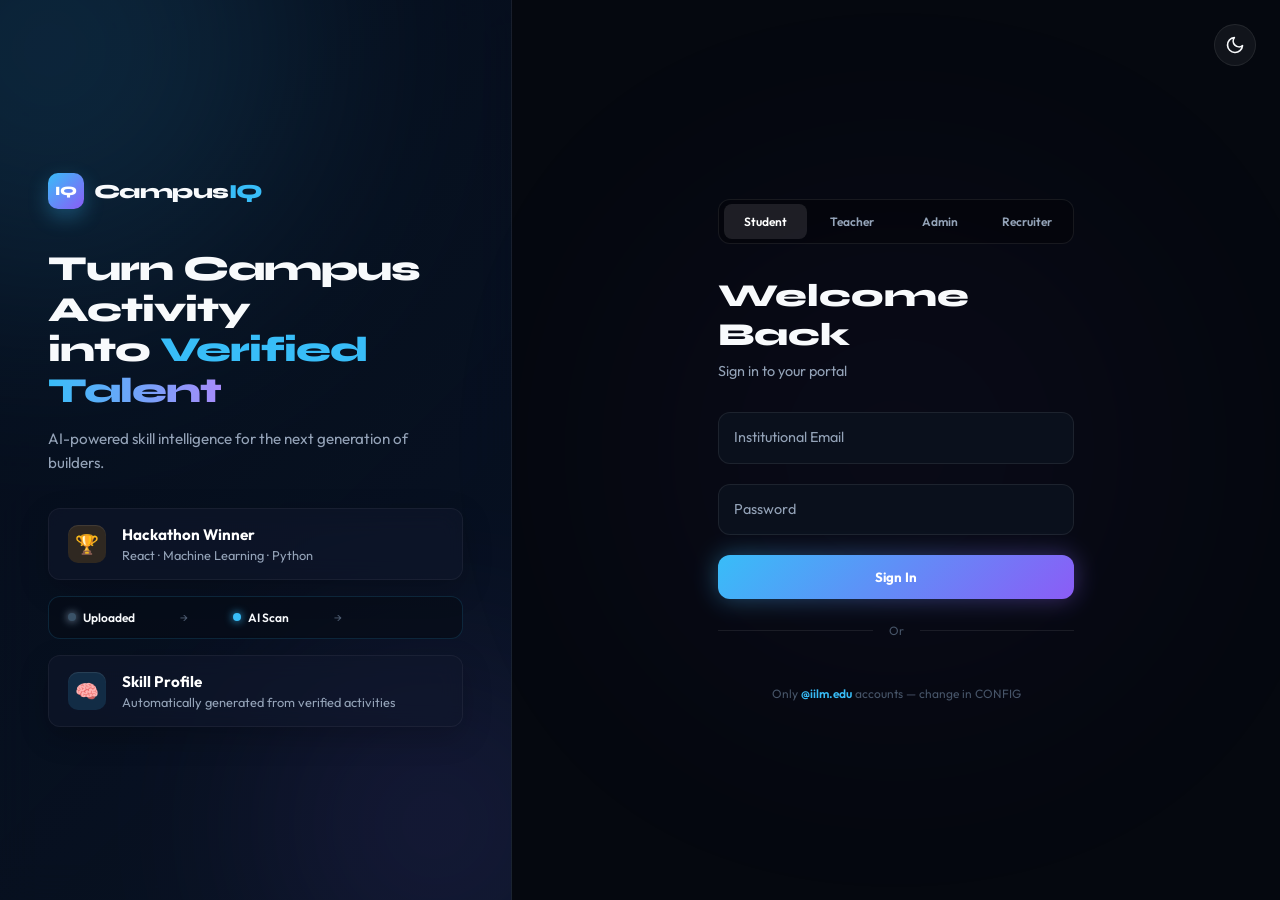
==== commit 9478b9bd: "Update index.html" ====
--- a/index.html
+++ b/index.html
@@ -19,7 +19,7 @@
   --glass-border: rgba(255, 255, 255, 0.08);
 }
 
-/* ─── DAY/NIGHT MODE TOGGLE VARIABLES ─── */
+/* ─── COMPREHENSIVE LIGHT MODE OVERRIDES ─── */
 :root[data-theme="light"], body.light-mode {
   --bg: #F8FAFC;
   --s1: #F1F5F9;
@@ -31,11 +31,44 @@
   --glass-border: rgba(0, 0, 0, 0.1);
 }
 
+/* Smoothly transition all backgrounds and text */
 html,body{height:100%;margin:0;padding:0;overflow:hidden;background:var(--bg); transition: background 0.3s ease;}
 body{color:var(--text);font-family:var(--fb);display:flex;}
 
+/* Left Side Light Mode */
+body.light-mode .left { background: linear-gradient(135deg, #F1F5F9, #E2E8F0); border-right: 1px solid rgba(0,0,0,0.05); }
+body.light-mode .fc { background: #FFFFFF; border: 1px solid rgba(0,0,0,0.08); box-shadow: 0 10px 30px rgba(0,0,0,0.03); }
+body.light-mode .fc-icon { background: #F8FAFC; border: 1px solid rgba(0,0,0,0.05); }
+body.light-mode .fc-title, body.light-mode .left-headline { color: #0F172A; }
+body.light-mode .fc-sub, body.light-mode .left-sub { color: #475569; }
+body.light-mode .pipeline-row { background: #FFFFFF; border: 1px solid rgba(0,0,0,0.08); box-shadow: 0 10px 30px rgba(0,0,0,0.03); }
+body.light-mode .ps-text strong { color: #0F172A; }
+
+/* Right Side Light Mode */
+body.light-mode .right { background: #FFFFFF; }
+body.light-mode .auth-box { background: #FFFFFF; border: 1px solid rgba(0,0,0,0.08); box-shadow: 0 20px 40px rgba(0,0,0,0.05); }
+body.light-mode .login-h1 { color: #0F172A; }
+body.light-mode .login-sub { color: #475569; }
+body.light-mode .role-tabs { background: #F1F5F9; border: 1px solid rgba(0,0,0,0.05); box-shadow: inset 0 2px 4px rgba(0,0,0,0.02); }
+body.light-mode .rtab { color: #64748B; }
+body.light-mode .rtab.active { color: #0F172A; background: #FFFFFF; box-shadow: 0 2px 6px rgba(0,0,0,0.06); border: 1px solid rgba(0,0,0,0.05); }
+body.light-mode .form-input { background: #F8FAFC; border: 1px solid rgba(0,0,0,0.1); color: #0F172A; box-shadow: inset 0 2px 4px rgba(0,0,0,0.02); }
+body.light-mode .form-input:focus { background: #FFFFFF; border-color: var(--cyan); box-shadow: 0 0 0 3px rgba(56,189,248,0.15); }
+body.light-mode .floating-label { color: #64748B; }
+body.light-mode .divider-line { background: #E2E8F0; }
+body.light-mode .domain-note { color: #64748B; }
+
+/* Theme Toggle Button Light Mode */
+body.light-mode #theme-toggle { background: #FFFFFF; border: 1px solid rgba(0,0,0,0.1); color: #0F172A; box-shadow: 0 4px 12px rgba(0,0,0,0.05); }
+body.light-mode #theme-toggle:hover { background: #F8FAFC; }
+body.light-mode .orb { opacity: 0.1; }
+body.light-mode .right-glow { opacity: 0.03; }
+
+/* Icon Swap Logic */
+body.light-mode .icon-moon { display: none; }
+body:not(.light-mode) .icon-sun { display: none; }
+
 #bgCanvas{position:fixed;inset:0;z-index:0;pointer-events:none;opacity:0.8;}
-/* Adjusted Grid: Make left side smaller (0.8fr) and right side larger (1.2fr) */
 .page{position:relative;z-index:1;display:grid;grid-template-columns:0.8fr 1.2fr;width:100vw;height:100vh;}
 
 /* THEME TOGGLE */
@@ -48,7 +81,7 @@
 }
 #theme-toggle:hover { background: rgba(255, 255, 255, 0.1); transform: scale(1.05); }
 
-/* LEFT PANEL (Properly Resized) */
+/* LEFT PANEL */
 .left{
   background:linear-gradient(135deg, rgba(6,13,30,0.8), rgba(9,21,37,0.9));
   backdrop-filter: blur(20px); padding: 3rem;
@@ -56,98 +89,61 @@
   position:relative;overflow:hidden; border-right: 1px solid var(--glass-border);
   transition: background 0.3s ease;
 }
-body.light-mode .left, :root[data-theme="light"] .left { background: linear-gradient(135deg, #F1F5F9, #E2E8F0); }
-
-.orb-1{position:absolute;width:500px;height:500px;background:var(--cyan);top:-200px;left:-200px;border-radius:50%;filter:blur(120px);opacity:0.15;}
-.orb-2{position:absolute;width:350px;height:350px;background:var(--violet);bottom:-100px;right:-100px;border-radius:50%;filter:blur(100px);opacity:0.1;}
-
-/* Fixed Container Widths (No CSS Scaling which causes hidden items) */
+.orb-1{position:absolute;width:500px;height:500px;background:var(--cyan);top:-200px;left:-200px;border-radius:50%;filter:blur(120px);opacity:0.15;transition: opacity 0.3s;}
+.orb-2{position:absolute;width:350px;height:350px;background:var(--violet);bottom:-100px;right:-100px;border-radius:50%;filter:blur(100px);opacity:0.1;transition: opacity 0.3s;}
+
 .left-content { position: relative; z-index: 2; max-width: 420px; }
 .left-brand{display:flex;align-items:center;gap:0.6rem;margin-bottom:2.5rem;}
 .brand-icon{width:36px;height:36px;border-radius:10px;background:linear-gradient(135deg, var(--cyan), var(--violet));display:flex;align-items:center;justify-content:center;font-family:var(--fh);font-size:0.8rem;font-weight:800;color:#fff;box-shadow: 0 8px 20px rgba(56,189,248,0.3);}
 .brand-name{font-family:var(--fh);font-size:1.25rem;font-weight:800;letter-spacing:-0.5px;}
 .brand-name em{color:var(--cyan);font-style:normal;}
 
-/* Adjusted Typography Sizes */
-.left-headline{font-family:var(--fh);font-size:2.2rem;font-weight:800;line-height:1.15;margin-bottom:1rem;letter-spacing:-1px;}
+.left-headline{font-family:var(--fh);font-size:2.2rem;font-weight:800;line-height:1.15;margin-bottom:1rem;letter-spacing:-1px; transition: color 0.3s;}
 .left-headline .cyan-text { color: var(--cyan); background: none; -webkit-text-fill-color: initial; }
 .left-headline .grad-text { background:linear-gradient(90deg, #38BDF8, #A78BFA);-webkit-background-clip:text;-webkit-text-fill-color:transparent;}
-.left-sub{font-size:0.95rem;color:var(--text2);line-height:1.6;margin-bottom:2rem;}
-
-/* Feature Cards (More compact) */
+.left-sub{font-size:0.95rem;color:var(--text2);line-height:1.6;margin-bottom:2rem; transition: color 0.3s;}
+
 .left-cards{display:flex;flex-direction:column;gap:1rem;}
 .fc{
   background: rgba(15, 23, 42, 0.6); border: 1px solid rgba(255,255,255,0.05);
   border-radius: 12px; padding: 1rem 1.2rem; backdrop-filter: blur(12px); 
   display: flex; align-items: center; gap: 1rem; width: 100%; box-shadow: 0 10px 30px rgba(0,0,0,0.2);
+  transition: all 0.4s cubic-bezier(0.4, 0, 0.2, 1);
 }
 .fc-icon { 
   width: 38px; height: 38px; border-radius: 10px; background: rgba(255,255,255,0.03);
   display: flex; align-items: center; justify-content: center; font-size: 1.2rem; 
-  box-shadow: inset 0 1px 1px rgba(255,255,255,0.1); flex-shrink: 0;
-}
-.fc-title { font-size: 0.95rem; font-weight: 700; color: #fff; margin-bottom: 0.2rem; }
-.fc-sub { font-size: 0.8rem; color: var(--text2); font-weight: 400; }
+  box-shadow: inset 0 1px 1px rgba(255,255,255,0.1); flex-shrink: 0; transition: all 0.3s;
+}
+.fc-title { font-size: 0.95rem; font-weight: 700; color: #fff; margin-bottom: 0.2rem; transition: color 0.3s;}
+.fc-sub { font-size: 0.8rem; color: var(--text2); font-weight: 400; transition: color 0.3s;}
 
 .flt-1 { animation: flt1 6s ease-in-out infinite; }
 .flt-2 { animation: flt2 7.5s ease-in-out infinite; }
 @keyframes flt1 { 0%,100%{transform:translateY(0);} 50%{transform:translateY(-8px);} }
 @keyframes flt2 { 0%,100%{transform:translateY(0);} 50%{transform:translateY(-6px);} }
 
-/* Glowing Pipeline Animation - Enhanced with more steps & animated text */
-.pipeline-row-new {
-  display: flex; align-items: center; justify-content: space-between;
-  background: rgba(15, 23, 42, 0.6); border: 1px solid rgba(255,255,255,0.05);
-  border-radius: 12px; padding: 1rem 1.2rem; width: 100%;
-  box-shadow: 0 10px 30px rgba(0,0,0,0.2); position: relative; overflow: hidden;
-}
-.pl-step { display: flex; align-items: center; gap: 0.4rem; font-size: 0.75rem; font-weight: 600; color: var(--text2); z-index: 2; }
-.pl-dot { width: 8px; height: 8px; border-radius: 50%; }
-.pl-dim { background: rgba(255,255,255,0.2); }
-.pl-cyan { background: var(--cyan); box-shadow: 0 0 12px var(--cyan); }
-.pl-step.active-step { color: #fff; }
-.pl-arrow { color: rgba(255,255,255,0.2); z-index: 2; font-size: 0.8rem; }
-
-/* Pulsating animated text for the AI Scan */
-.scanning-text { animation: pulseText 1.5s ease-in-out infinite; color: var(--cyan); }
-@keyframes pulseText { 0%, 100% { opacity: 1; } 50% { opacity: 0.5; } }
-
-.pipe-glow-sweep {
-  position: absolute; top: 0; bottom: 0; left: -50%; width: 50%;
-  background: linear-gradient(90deg, transparent, rgba(56,189,248,0.15), transparent);
-  animation: sweep 2.5s infinite linear; z-index: 1;
-}
-@keyframes sweep { to { left: 150%; } }
-
-body.light-mode .fc-title, body.light-mode .left-headline { color: #0F172A; }
-body.light-mode .fc, body.light-mode .pipeline-row-new { background: #FFFFFF; border-color: rgba(0,0,0,0.05); box-shadow: 0 10px 30px rgba(0,0,0,0.05); }
-body.light-mode .pl-step { color: #475569; }
-body.light-mode .pl-step.active-step { color: #0F172A; }
-body.light-mode .pl-dim { background: rgba(0,0,0,0.1); }
-body.light-mode .pl-arrow { color: rgba(0,0,0,0.2); }
+.pipeline-row{display:flex;align-items:center;justify-content:space-between;padding:0.8rem 1.2rem;background:rgba(6,12,24,0.7);border:1px solid rgba(56,189,248,0.15);border-radius:12px;position:relative;overflow:hidden; transition: all 0.3s;}
+.pipeline-row::before{content:'';position:absolute;top:0;bottom:0;left:-60%;width:50%;background:linear-gradient(90deg,transparent,rgba(56,189,248,0.08),transparent);animation:pipeShimmer 3s linear infinite;}
+@keyframes pipeShimmer{to{left:120%;}}
+.ps{display:flex;align-items:center;gap:0.4rem;opacity:0;transform:translateY(4px);transition:all 0.4s ease;}
+.ps.vis{opacity:1;transform:none;}
+.ps-dot{width:8px;height:8px;border-radius:50%;box-shadow:0 0 8px currentColor;}
+.ps-text{font-size:0.75rem;color:var(--text2); transition: color 0.3s;}
+.ps-text strong{color:var(--text);font-weight:600; transition: color 0.3s;}
+.ps-arrow{color:var(--muted);font-size:0.75rem;}
 
 /* RIGHT PANEL */
-.right{background:#05080F; display:flex;flex-direction:column;align-items:center; justify-content:center; height:100vh; position: relative; transition: background 0.3s ease; overflow-y: auto;}
-body.light-mode .right { background: #FFFFFF; }
-
-.right-glow {position: absolute; width: 400px; height: 400px; background: var(--violet); border-radius: 50%; filter: blur(150px); opacity: 0.08; top: 50%; left: 50%; transform: translate(-50%, -50%);}
-.auth-box {width: 100%; max-width: 420px; position: relative; z-index: 2; padding: 2rem; transition: background 0.3s ease;}
-body.light-mode .auth-box { background: #FFFFFF; border-color: #E2E8F0; box-shadow: 0 20px 40px rgba(0,0,0,0.05); border-radius: 24px; border: 1px solid var(--glass-border); padding: 2.5rem; }
-
-/* Role Tabs & Inputs */
-.role-tabs{display:flex;gap:0.25rem;padding:0.3rem;background:rgba(0,0,0,0.3);border-radius:12px;margin-bottom:2rem;border:1px solid var(--glass-border);}
-body.light-mode .role-tabs { background: #F1F5F9; border-color: #E2E8F0; }
-
+.right{background:#05080F; display:flex;flex-direction:column;align-items:center; justify-content:center; height:100vh; position: relative; transition: background 0.3s ease;}
+.right-glow {position: absolute; width: 400px; height: 400px; background: var(--violet); border-radius: 50%; filter: blur(150px); opacity: 0.08; top: 50%; left: 50%; transform: translate(-50%, -50%); transition: opacity 0.3s;}
+.auth-box {width: 100%; max-width: 420px; position: relative; z-index: 2; padding: 2rem; transition: all 0.3s ease;}
+
+.role-tabs{display:flex;gap:0.25rem;padding:0.3rem;background:rgba(0,0,0,0.3);border-radius:12px;margin-bottom:2rem;border:1px solid var(--glass-border); transition: all 0.3s;}
 .rtab{flex:1;padding:0.6rem 0;border-radius:8px;font-size:0.75rem;font-weight:600;text-align:center;cursor:pointer;border:none;background:none;color:var(--text2);transition:0.3s;}
 .rtab.active{background:rgba(255,255,255,0.1);color:#fff;}
-body.light-mode .rtab { color: #64748B; }
-body.light-mode .rtab.active { color: #0F172A; background: #FFFFFF; box-shadow: 0 2px 4px rgba(0,0,0,0.05); }
-
-.login-h1{font-family:var(--fh);font-size:2rem;font-weight:800;margin-bottom:0.5rem;}
-.login-sub{font-size:0.9rem;color:var(--text2);margin-bottom:2rem;}
-body.light-mode .login-h1 { color: #0F172A; }
-
-.form-row-2 { display: grid; grid-template-columns: 1fr 1fr; gap: 1rem; }
+
+.login-h1{font-family:var(--fh);font-size:2rem;font-weight:800;margin-bottom:0.5rem; transition: color 0.3s;}
+.login-sub{font-size:0.9rem;color:var(--text2);margin-bottom:2rem; transition: color 0.3s;}
 
 .input-group { position: relative; margin-bottom: 1.2rem; }
 .form-input {
@@ -155,28 +151,11 @@
   border-radius: 12px; padding: 1.4rem 1rem 0.6rem 1rem; color: white;
   outline: none; font-family: var(--fb); font-size: 0.9rem; transition: 0.3s;
 }
-body.light-mode .form-input { background: #F8FAFC; border-color: #E2E8F0; color: #0F172A; }
-
-/* Premium Select Dropdown */
-.form-select-new {
-  width: 100%; background: #0A101C; border: 1px solid var(--glass-border);
-  border-radius: 12px; padding: 1.05rem 1rem; color: white;
-  outline: none; font-family: var(--fb); font-size: 0.9rem; transition: 0.3s;
-  appearance: none; cursor: pointer;
-  background-image: url("data:image/svg+xml,%3Csvg xmlns='http://www.w3.org/2000/svg' width='20' height='20' viewBox='0 0 24 24' fill='none' stroke='%2394A3B8' stroke-width='2' stroke-linecap='round' stroke-linejoin='round'%3E%3Cpolyline points='6 9 12 15 18 9'%3E%3C/polyline%3E%3C/svg%3E");
-  background-repeat: no-repeat; background-position: right 0.8rem center;
-}
-body.light-mode .form-select-new { background-color: #F8FAFC; border-color: #E2E8F0; color: #0F172A; }
-.form-select-new:focus { border-color: var(--cyan); box-shadow: 0 0 0 3px rgba(56,189,248,0.1); }
-.form-select-new option { background: #0A101C; color: white; }
-body.light-mode .form-select-new option { background: #fff; color: #0F172A; }
-
 .floating-label {position: absolute; left: 1rem; top: 1rem; color: var(--text2); font-size: 0.9rem; pointer-events: none; transition: 0.2s;}
 .form-input:focus ~ .floating-label, .form-input:not(:placeholder-shown) ~ .floating-label {
   top: 0.4rem; font-size: 0.65rem; color: var(--cyan); font-weight: 600; text-transform: uppercase;
 }
 
-/* BUTTONS */
 .btn-glow-wrap { position: relative; width: 100%; margin-top: 1rem; margin-bottom: 1rem; }
 .btn-glow { position: absolute; inset: 0; background: linear-gradient(135deg, var(--cyan), var(--violet)); filter: blur(12px); opacity: 0.4; border-radius: 12px; }
 .btn-login {
@@ -184,25 +163,31 @@
   background: linear-gradient(135deg, #38BDF8, #8B5CF6); color: #fff; font-weight: 700; cursor: pointer;
 }
 
-/* Divider & Animations */
 .divider-wrap { display:flex; align-items:center; margin: 1.5rem 0; }
-.divider-line { flex:1; height:1px; background:var(--glass-border); }
-body.light-mode .divider-line { background: #E2E8F0; }
+.divider-line { flex:1; height:1px; background:var(--glass-border); transition: background 0.3s; }
 .divider-text { color:var(--muted); font-size:0.75rem; padding:0 1rem; }
-.stagger-1 { animation: slideUpFade 0.6s ease forwards; opacity: 0; }
-@keyframes slideUpFade { from { opacity: 0; transform: translateY(20px); } to { opacity: 1; transform: translateY(0); } }
-
-/* Dynamic hiding for sign-up link */
-#rightPanel:not(.ri-student) #signup-link-container { display: none !important; }
 
 @media(max-width:768px){.left{display:none;}.page{grid-template-columns:1fr;}}
 </style>
 </head>
 <body class="login-page">
 
-<!-- Theme Toggle Restored -->
+<!-- Theme Toggle with Dynamic Sun/Moon SVG -->
 <button id="theme-toggle" onclick="toggleTheme()" title="Toggle theme" aria-label="Toggle dark/light mode">
-  <svg width="20" height="20" fill="none" stroke="currentColor" stroke-width="2" stroke-linecap="round" stroke-linejoin="round"><path d="M21 12.79A9 9 0 1 1 11.21 3 7 7 0 0 0 21 12.79z"></path></svg>
+  <svg class="icon-sun" width="20" height="20" fill="none" stroke="currentColor" stroke-width="2" stroke-linecap="round" stroke-linejoin="round" viewBox="0 0 24 24">
+    <circle cx="12" cy="12" r="5"></circle>
+    <line x1="12" y1="1" x2="12" y2="3"></line>
+    <line x1="12" y1="21" x2="12" y2="23"></line>
+    <line x1="4.22" y1="4.22" x2="5.64" y2="5.64"></line>
+    <line x1="18.36" y1="18.36" x2="19.78" y2="19.78"></line>
+    <line x1="1" y1="12" x2="3" y2="12"></line>
+    <line x1="21" y1="12" x2="23" y2="12"></line>
+    <line x1="4.22" y1="19.78" x2="5.64" y2="18.36"></line>
+    <line x1="18.36" y1="5.64" x2="19.78" y2="4.22"></line>
+  </svg>
+  <svg class="icon-moon" width="20" height="20" fill="none" stroke="currentColor" stroke-width="2" stroke-linecap="round" stroke-linejoin="round" viewBox="0 0 24 24">
+    <path d="M21 12.79A9 9 0 1 1 11.21 3 7 7 0 0 0 21 12.79z"></path>
+  </svg>
 </button>
 
 <canvas id="bgCanvas"></canvas>
@@ -213,7 +198,7 @@
   <div class="left">
     <div class="orb orb-1"></div>
     <div class="orb orb-2"></div>
-    <div class="left-content stagger-1">
+    <div class="left-content">
       <div class="left-brand">
         <div class="brand-icon">IQ</div>
         <div class="brand-name">Campus<em>IQ</em></div>
@@ -225,7 +210,7 @@
       </div>
       <p class="left-sub">AI-powered skill intelligence for the next generation of builders.</p>
       
-      <!-- AI Features & Animations -->
+      <!-- AI Features & Animations Restored -->
       <div class="left-cards">
         <div class="fc flt-1">
           <div class="fc-icon" style="background:rgba(245,158,11,0.15)">🏆</div>
@@ -235,15 +220,12 @@
           </div>
         </div>
         
-        <div class="pipeline-row-new">
-          <div class="pl-step"><div class="pl-dot pl-dim"></div> <span>Uploaded</span></div>
-          <div class="pl-arrow">&rarr;</div>
-          <div class="pl-step active-step"><div class="pl-dot pl-cyan"></div> <span class="scanning-text">AI Scan</span></div>
-          <div class="pl-arrow">&rarr;</div>
-          <div class="pl-step"><div class="pl-dot pl-dim"></div> <span>Extracted</span></div>
-          <div class="pl-arrow">&rarr;</div>
-          <div class="pl-step"><div class="pl-dot pl-dim"></div> <span>Verified</span></div>
-          <div class="pipe-glow-sweep"></div>
+        <div class="pipeline-row">
+          <div class="ps" id="ps0"><div class="ps-dot" style="color:#8BA8C4;background:#3A5268"></div><div class="ps-text"><strong>Uploaded</strong></div></div>
+          <div class="ps-arrow">&rarr;</div>
+          <div class="ps" id="ps1"><div class="ps-dot" style="color:#38BDF8;background:#38BDF8"></div><div class="ps-text"><strong>AI Scan</strong></div></div>
+          <div class="ps-arrow">&rarr;</div>
+          <div class="ps" id="ps2"><div class="ps-dot" style="color:#10B981;background:#10B981"></div><div class="ps-text"><strong>Verified</strong></div></div>
         </div>
 
         <div class="fc flt-2">
@@ -264,8 +246,8 @@
       
       <!-- SIGN IN VIEW -->
       <div id="signInView">
-        <!-- Role Tabs -->
-        <div class="role-tabs stagger-1">
+        <!-- Admin Role Restored -->
+        <div class="role-tabs">
           <button class="rtab active" data-role="student">Student</button>
           <button class="rtab" data-role="teacher">Teacher</button>
           <button class="rtab" data-role="admin">Admin</button>
@@ -274,7 +256,7 @@
         <div class="login-h1">Welcome Back</div>
         <div class="login-sub" id="loginSub">Sign in to your portal</div>
 
-        <form id="loginForm">
+        <form id="loginForm" novalidate onsubmit="doLogin(event)">
           <div class="input-group">
             <input class="form-input" id="loginEmail" type="email" placeholder=" " required>
             <label class="floating-label">Institutional Email</label>
@@ -298,75 +280,9 @@
         <!-- Google Container -->
         <div id="googleBtnContainer" style="display:flex; justify-content:center; width:100%;"></div>
 
-        <!-- Create Account link wrapped to automatically hide for non-students -->
-        <div id="signup-link-container" style="text-align:center; margin-top:1.5rem; font-size:0.85rem;">
-          Don't have an account? <a id="goRegister" style="color:var(--cyan); cursor:pointer;">Sign up here</a>
-        </div>
+        <div class="domain-note" style="text-align:center; font-size:0.75rem; color:var(--muted); margin-top:1.5rem;">Only <span style="color:var(--cyan);font-weight:600;">@iilm.edu</span> accounts &mdash; change in CONFIG</div>
+
       </div>
-
-      <!-- REGISTER VIEW (Upgraded Form for Students) -->
-      <div id="registerView" style="display:none">
-        <div class="login-h1">Apply for Admission</div>
-        <div class="login-sub">Create your student profile</div>
-        
-        <form id="registerForm">
-          <div class="input-group">
-            <input class="form-input" id="regName" placeholder=" " required>
-            <label class="floating-label">Full Name</label>
-          </div>
-          <div class="input-group">
-            <input class="form-input" id="regEmail" type="email" placeholder=" " required>
-            <label class="floating-label">Institutional Email (@iilm.edu)</label>
-          </div>
-          
-          <div class="form-row-2">
-            <div class="input-group" style="margin-bottom:0;">
-              <input class="form-input" id="regUrn" placeholder=" " required>
-              <label class="floating-label">URN / Roll No.</label>
-            </div>
-            <div class="input-group" style="margin-bottom:0;">
-              <select class="form-select-new" id="regDept" required>
-                <option value="" disabled selected hidden>Department</option>
-                <option value="CSE">Computer Science (CSE)</option>
-                <option value="ECE">Electronics (ECE)</option>
-                <option value="IT">Information Tech (IT)</option>
-                <option value="DS">Data Science</option>
-              </select>
-            </div>
-          </div>
-          
-          <div class="form-row-2" style="margin-top: 1.2rem;">
-            <div class="input-group" style="margin-bottom:0;">
-              <select class="form-select-new" id="regYear" required>
-                <option value="" disabled selected hidden>Year</option>
-                <option value="1">1st Year</option>
-                <option value="2">2nd Year</option>
-                <option value="3">3rd Year</option>
-                <option value="4">4th Year</option>
-              </select>
-            </div>
-            <div class="input-group" style="margin-bottom:0;">
-              <input class="form-input" id="regSection" placeholder=" ">
-              <label class="floating-label">Section (Optional)</label>
-            </div>
-          </div>
-
-          <div class="input-group" style="margin-top: 1.2rem;">
-            <input class="form-input" id="regPass" type="password" placeholder=" " required>
-            <label class="floating-label">Create Password (6+ chars)</label>
-          </div>
-
-          <div class="btn-glow-wrap">
-            <div class="btn-glow"></div>
-            <button class="btn-login" id="regBtn" type="submit">Create Account</button>
-          </div>
-        </form>
-        
-        <div style="text-align:center; margin-top:1.5rem; font-size:0.85rem;">
-          Already have an account? <a id="goLogin" style="color:var(--cyan); cursor:pointer;">Sign in</a>
-        </div>
-      </div>
-
     </div>
   </div>
 </div>
@@ -388,30 +304,31 @@
     tab.classList.add('active');
     activeRole = tab.dataset.role;
     
-    // Applying role class to rightPanel allows CSS to hide/show the register link automatically
-    const rightPanel = document.getElementById('rightPanel');
-    if(rightPanel) rightPanel.className = 'right ri-' + activeRole;
-    
     document.getElementById('loginSub').textContent = `Sign in to your ${activeRole} portal`;
   });
 });
-// Initialize panel class
-document.getElementById('rightPanel').className = 'right ri-student';
-
-const goReg = document.getElementById('goRegister'), goLog = document.getElementById('goLogin');
-const signView = document.getElementById('signInView'), regView = document.getElementById('registerView');
-goReg.onclick = () => { signView.style.display='none'; regView.style.display='block'; };
-goLog.onclick = () => { signView.style.display='block'; regView.style.display='none'; };
 
 function saasToast(msg, type='ok') {
   if(typeof showToast === 'function') { showToast(msg, '', type); }
   else { alert(msg); }
 }
 
-// Ensure theme toggle function exists if theme.js is missing
+// Handle robust theme toggling logic
 window.toggleTheme = window.toggleTheme || function() {
-  document.body.classList.toggle('light-mode');
+  const isLight = document.body.classList.toggle('light-mode');
+  if (isLight) {
+    document.documentElement.setAttribute('data-theme', 'light');
+    localStorage.setItem('theme', 'light');
+  } else {
+    document.documentElement.setAttribute('data-theme', 'dark');
+    localStorage.setItem('theme', 'dark');
+  }
 };
+
+// Check Initial Theme
+if (localStorage.getItem('theme') === 'light' || document.documentElement.getAttribute('data-theme') === 'light') {
+  document.body.classList.add('light-mode');
+}
 
 // --- Exact Logic & Validation ---
 document.getElementById('loginForm').onsubmit = async (e) => {
@@ -426,46 +343,6 @@
     saasToast(err.message, 'error');
     btn.disabled = false; btn.textContent = 'Sign In';
   }
-};
-
-document.getElementById('registerForm').onsubmit = async (e) => {
-  e.preventDefault();
-  const email = document.getElementById('regEmail').value.trim().toLowerCase();
-  const [local, domain] = email.split('@');
-
-  const regRole = 'student';
-
-  // Strict Domain Check
-  if (domain !== 'iilm.edu' || !local.includes('ug')) {
-    saasToast("Students must use @iilm.edu containing 'ug'", 'error'); return;
-  }
-
-  const urn = document.getElementById('regUrn').value.trim();
-  const dept = document.getElementById('regDept').value;
-  const year = parseInt(document.getElementById('regYear').value);
-  const section = document.getElementById('regSection').value.trim() || 'A';
-  
-  if(!dept || !year) {
-      saasToast("Please select Department and Year", 'error'); return;
-  }
-
-  const data = {
-    name: document.getElementById('regName').value,
-    email: email,
-    password: document.getElementById('regPass').value,
-    role: regRole,
-    rollNo: urn,
-    dept: dept,
-    year: year,
-    section: section,
-    gpa: 0
-  };
-
-  try {
-    await Auth.register(data);
-    saasToast("Account Created.");
-    setTimeout(() => window.location.href = ROUTE_MAP[regRole], 800);
-  } catch(err) { saasToast(err.message, 'error'); }
 };
 
 // --- Exact Official Google Setup ---
@@ -510,6 +387,16 @@
   function loop() { ctx.clearRect(0,0,W,H); pts.forEach(p => p.draw()); requestAnimationFrame(loop); }
   loop();
 })();
+
+// --- AI Pipeline Logic ---
+(function(){
+  const ids=['ps0','ps1','ps2'];
+  function run(){
+    ids.forEach(id=>{const el=document.getElementById(id);if(el)el.classList.remove('vis');});
+    ids.forEach((id,i)=>setTimeout(()=>{const el=document.getElementById(id);if(el)el.classList.add('vis');},i*500+200));
+  }
+  run();setInterval(run,5500);
+})();
 </script>
 </body>
 </html>
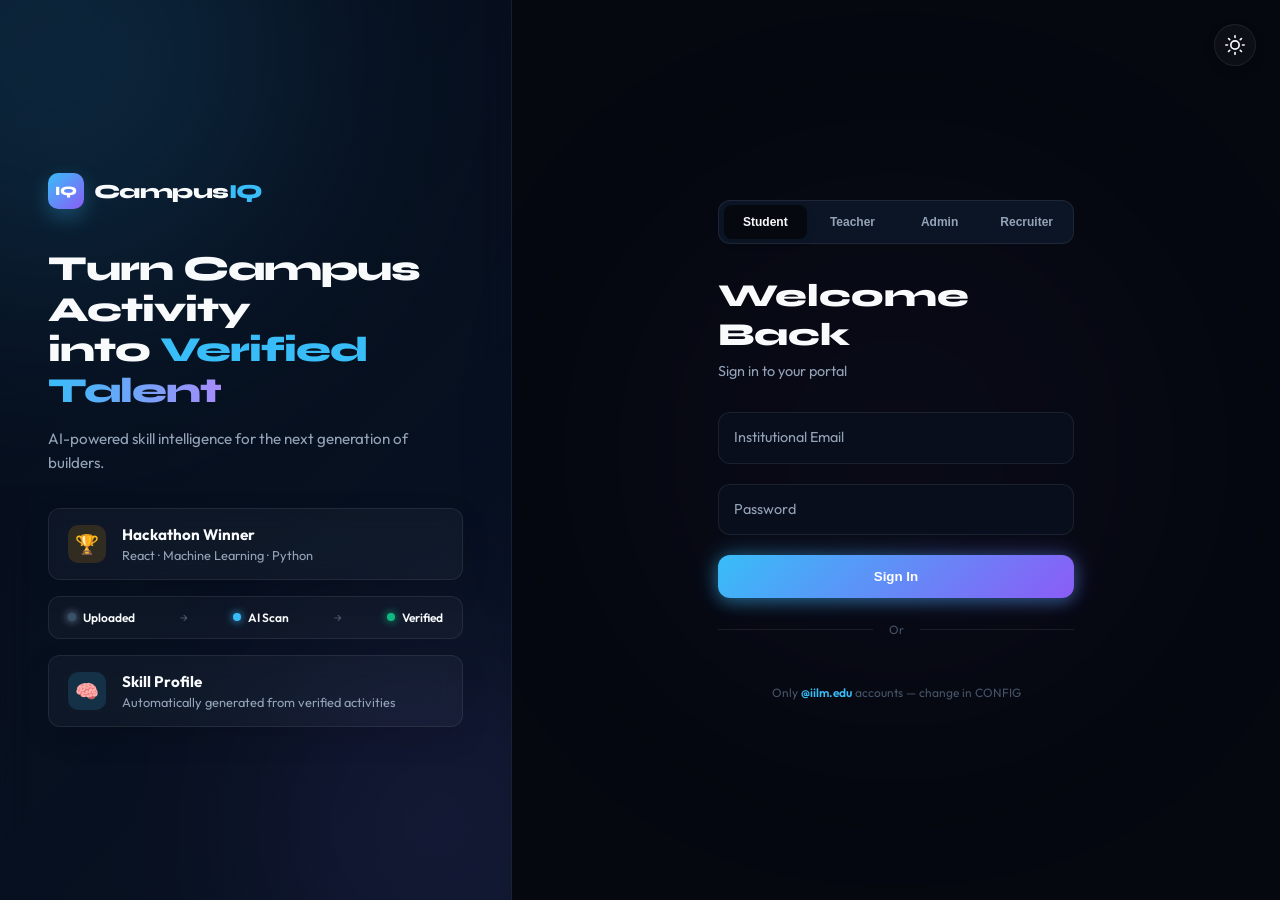
==== commit 31f72622: "Update index.html" ====
--- a/index.html
+++ b/index.html
@@ -1,12 +1,10 @@
 <!DOCTYPE html>
 <html lang="en">
 <head>
-<script src="theme.js"></script>
 <meta charset="UTF-8"><meta name="viewport" content="width=device-width,initial-scale=1.0">
 <title>CampusIQ — Sign In</title>
 <link href="https://fonts.googleapis.com/css2?family=Syne:wght@400;600;700;800&family=Outfit:wght@300;400;500;600&display=swap" rel="stylesheet">
 <script src="https://accounts.google.com/gsi/client" async defer></script>
-<link rel="stylesheet" href="shared.css">
 <style>
 /* ─── PREMIUM SAAS DESIGN SYSTEM ─── */
 *,*::before,*::after{margin:0;padding:0;box-sizing:border-box;}
@@ -17,10 +15,12 @@
   --fh:'Syne',sans-serif;--fb:'Outfit',sans-serif;
   --glass: rgba(255, 255, 255, 0.03);
   --glass-border: rgba(255, 255, 255, 0.08);
-}
-
-/* ─── COMPREHENSIVE LIGHT MODE OVERRIDES ─── */
-:root[data-theme="light"], body.light-mode {
+  --panel-left: linear-gradient(135deg, rgba(6,13,30,0.8), rgba(9,21,37,0.9));
+  --panel-right: #05080F;
+}
+
+/* ─── LIGHT MODE VARIABLES ─── */
+body.light-mode {
   --bg: #F8FAFC;
   --s1: #F1F5F9;
   --s2: #E2E8F0;
@@ -29,44 +29,12 @@
   --muted: #94A3B8;
   --glass: rgba(255, 255, 255, 0.8);
   --glass-border: rgba(0, 0, 0, 0.1);
-}
-
-/* Smoothly transition all backgrounds and text */
-html,body{height:100%;margin:0;padding:0;overflow:hidden;background:var(--bg); transition: background 0.3s ease;}
+  --panel-left: linear-gradient(135deg, #F1F5F9, #E2E8F0);
+  --panel-right: #FFFFFF;
+}
+
+html,body{height:100%;margin:0;padding:0;overflow:hidden;background:var(--bg); transition: background 0.4s ease, color 0.4s ease;}
 body{color:var(--text);font-family:var(--fb);display:flex;}
-
-/* Left Side Light Mode */
-body.light-mode .left { background: linear-gradient(135deg, #F1F5F9, #E2E8F0); border-right: 1px solid rgba(0,0,0,0.05); }
-body.light-mode .fc { background: #FFFFFF; border: 1px solid rgba(0,0,0,0.08); box-shadow: 0 10px 30px rgba(0,0,0,0.03); }
-body.light-mode .fc-icon { background: #F8FAFC; border: 1px solid rgba(0,0,0,0.05); }
-body.light-mode .fc-title, body.light-mode .left-headline { color: #0F172A; }
-body.light-mode .fc-sub, body.light-mode .left-sub { color: #475569; }
-body.light-mode .pipeline-row { background: #FFFFFF; border: 1px solid rgba(0,0,0,0.08); box-shadow: 0 10px 30px rgba(0,0,0,0.03); }
-body.light-mode .ps-text strong { color: #0F172A; }
-
-/* Right Side Light Mode */
-body.light-mode .right { background: #FFFFFF; }
-body.light-mode .auth-box { background: #FFFFFF; border: 1px solid rgba(0,0,0,0.08); box-shadow: 0 20px 40px rgba(0,0,0,0.05); }
-body.light-mode .login-h1 { color: #0F172A; }
-body.light-mode .login-sub { color: #475569; }
-body.light-mode .role-tabs { background: #F1F5F9; border: 1px solid rgba(0,0,0,0.05); box-shadow: inset 0 2px 4px rgba(0,0,0,0.02); }
-body.light-mode .rtab { color: #64748B; }
-body.light-mode .rtab.active { color: #0F172A; background: #FFFFFF; box-shadow: 0 2px 6px rgba(0,0,0,0.06); border: 1px solid rgba(0,0,0,0.05); }
-body.light-mode .form-input { background: #F8FAFC; border: 1px solid rgba(0,0,0,0.1); color: #0F172A; box-shadow: inset 0 2px 4px rgba(0,0,0,0.02); }
-body.light-mode .form-input:focus { background: #FFFFFF; border-color: var(--cyan); box-shadow: 0 0 0 3px rgba(56,189,248,0.15); }
-body.light-mode .floating-label { color: #64748B; }
-body.light-mode .divider-line { background: #E2E8F0; }
-body.light-mode .domain-note { color: #64748B; }
-
-/* Theme Toggle Button Light Mode */
-body.light-mode #theme-toggle { background: #FFFFFF; border: 1px solid rgba(0,0,0,0.1); color: #0F172A; box-shadow: 0 4px 12px rgba(0,0,0,0.05); }
-body.light-mode #theme-toggle:hover { background: #F8FAFC; }
-body.light-mode .orb { opacity: 0.1; }
-body.light-mode .right-glow { opacity: 0.03; }
-
-/* Icon Swap Logic */
-body.light-mode .icon-moon { display: none; }
-body:not(.light-mode) .icon-sun { display: none; }
 
 #bgCanvas{position:fixed;inset:0;z-index:0;pointer-events:none;opacity:0.8;}
 .page{position:relative;z-index:1;display:grid;grid-template-columns:0.8fr 1.2fr;width:100vw;height:100vh;}
@@ -75,82 +43,98 @@
 #theme-toggle {
   position: fixed; top: 1.5rem; right: 1.5rem; z-index: 200;
   width: 42px; height: 42px; border-radius: 50%;
-  background: rgba(255, 255, 255, 0.05); border: 1px solid var(--glass-border);
+  background: var(--glass); border: 1px solid var(--glass-border);
   color: var(--text); cursor: pointer; transition: all 0.3s ease;
   display: flex; align-items: center; justify-content: center;
-}
-#theme-toggle:hover { background: rgba(255, 255, 255, 0.1); transform: scale(1.05); }
+  box-shadow: 0 4px 12px rgba(0,0,0,0.1);
+}
+#theme-toggle:hover { transform: scale(1.1); background: var(--s2); }
+
+/* Icons Swap */
+body.light-mode .icon-moon { display: block; }
+body.light-mode .icon-sun { display: none; }
+body:not(.light-mode) .icon-moon { display: none; }
+body:not(.light-mode) .icon-sun { display: block; }
 
 /* LEFT PANEL */
 .left{
-  background:linear-gradient(135deg, rgba(6,13,30,0.8), rgba(9,21,37,0.9));
+  background: var(--panel-left);
   backdrop-filter: blur(20px); padding: 3rem;
   display:flex;flex-direction:column;justify-content:center;
   position:relative;overflow:hidden; border-right: 1px solid var(--glass-border);
-  transition: background 0.3s ease;
+  transition: all 0.4s ease;
 }
 .orb-1{position:absolute;width:500px;height:500px;background:var(--cyan);top:-200px;left:-200px;border-radius:50%;filter:blur(120px);opacity:0.15;transition: opacity 0.3s;}
 .orb-2{position:absolute;width:350px;height:350px;background:var(--violet);bottom:-100px;right:-100px;border-radius:50%;filter:blur(100px);opacity:0.1;transition: opacity 0.3s;}
+
+body.light-mode .orb { opacity: 0.05; }
 
 .left-content { position: relative; z-index: 2; max-width: 420px; }
 .left-brand{display:flex;align-items:center;gap:0.6rem;margin-bottom:2.5rem;}
 .brand-icon{width:36px;height:36px;border-radius:10px;background:linear-gradient(135deg, var(--cyan), var(--violet));display:flex;align-items:center;justify-content:center;font-family:var(--fh);font-size:0.8rem;font-weight:800;color:#fff;box-shadow: 0 8px 20px rgba(56,189,248,0.3);}
-.brand-name{font-family:var(--fh);font-size:1.25rem;font-weight:800;letter-spacing:-0.5px;}
+.brand-name{font-family:var(--fh);font-size:1.25rem;font-weight:800;letter-spacing:-0.5px; color: var(--text);}
 .brand-name em{color:var(--cyan);font-style:normal;}
 
-.left-headline{font-family:var(--fh);font-size:2.2rem;font-weight:800;line-height:1.15;margin-bottom:1rem;letter-spacing:-1px; transition: color 0.3s;}
-.left-headline .cyan-text { color: var(--cyan); background: none; -webkit-text-fill-color: initial; }
+.left-headline{font-family:var(--fh);font-size:2.2rem;font-weight:800;line-height:1.15;margin-bottom:1rem;letter-spacing:-1px; color: var(--text); transition: color 0.3s;}
+.left-headline .cyan-text { color: var(--cyan); }
 .left-headline .grad-text { background:linear-gradient(90deg, #38BDF8, #A78BFA);-webkit-background-clip:text;-webkit-text-fill-color:transparent;}
 .left-sub{font-size:0.95rem;color:var(--text2);line-height:1.6;margin-bottom:2rem; transition: color 0.3s;}
 
 .left-cards{display:flex;flex-direction:column;gap:1rem;}
 .fc{
-  background: rgba(15, 23, 42, 0.6); border: 1px solid rgba(255,255,255,0.05);
+  background: var(--glass); border: 1px solid var(--glass-border);
   border-radius: 12px; padding: 1rem 1.2rem; backdrop-filter: blur(12px); 
-  display: flex; align-items: center; gap: 1rem; width: 100%; box-shadow: 0 10px 30px rgba(0,0,0,0.2);
+  display: flex; align-items: center; gap: 1rem; width: 100%; box-shadow: 0 10px 30px rgba(0,0,0,0.1);
   transition: all 0.4s cubic-bezier(0.4, 0, 0.2, 1);
 }
 .fc-icon { 
-  width: 38px; height: 38px; border-radius: 10px; background: rgba(255,255,255,0.03);
+  width: 38px; height: 38px; border-radius: 10px; background: rgba(255,255,255,0.05);
   display: flex; align-items: center; justify-content: center; font-size: 1.2rem; 
-  box-shadow: inset 0 1px 1px rgba(255,255,255,0.1); flex-shrink: 0; transition: all 0.3s;
-}
-.fc-title { font-size: 0.95rem; font-weight: 700; color: #fff; margin-bottom: 0.2rem; transition: color 0.3s;}
-.fc-sub { font-size: 0.8rem; color: var(--text2); font-weight: 400; transition: color 0.3s;}
+  flex-shrink: 0; transition: all 0.3s;
+}
+.fc-title { font-size: 0.95rem; font-weight: 700; color: var(--text); margin-bottom: 0.2rem;}
+.fc-sub { font-size: 0.8rem; color: var(--text2); font-weight: 400;}
 
 .flt-1 { animation: flt1 6s ease-in-out infinite; }
 .flt-2 { animation: flt2 7.5s ease-in-out infinite; }
 @keyframes flt1 { 0%,100%{transform:translateY(0);} 50%{transform:translateY(-8px);} }
 @keyframes flt2 { 0%,100%{transform:translateY(0);} 50%{transform:translateY(-6px);} }
 
-.pipeline-row{display:flex;align-items:center;justify-content:space-between;padding:0.8rem 1.2rem;background:rgba(6,12,24,0.7);border:1px solid rgba(56,189,248,0.15);border-radius:12px;position:relative;overflow:hidden; transition: all 0.3s;}
-.pipeline-row::before{content:'';position:absolute;top:0;bottom:0;left:-60%;width:50%;background:linear-gradient(90deg,transparent,rgba(56,189,248,0.08),transparent);animation:pipeShimmer 3s linear infinite;}
+.pipeline-row{display:flex;align-items:center;justify-content:space-between;padding:0.8rem 1.2rem;background: var(--glass);border:1px solid var(--glass-border);border-radius:12px;position:relative;overflow:hidden; transition: all 0.3s;}
+.pipeline-row::before{content:'';position:absolute;top:0;bottom:0;left:-60%;width:50%;background:linear-gradient(90deg,transparent,rgba(56,189,248,0.1),transparent);animation:pipeShimmer 3s linear infinite;}
 @keyframes pipeShimmer{to{left:120%;}}
 .ps{display:flex;align-items:center;gap:0.4rem;opacity:0;transform:translateY(4px);transition:all 0.4s ease;}
 .ps.vis{opacity:1;transform:none;}
 .ps-dot{width:8px;height:8px;border-radius:50%;box-shadow:0 0 8px currentColor;}
-.ps-text{font-size:0.75rem;color:var(--text2); transition: color 0.3s;}
-.ps-text strong{color:var(--text);font-weight:600; transition: color 0.3s;}
+.ps-text{font-size:0.75rem;color:var(--text2);}
+.ps-text strong{color:var(--text);font-weight:600;}
 .ps-arrow{color:var(--muted);font-size:0.75rem;}
 
 /* RIGHT PANEL */
-.right{background:#05080F; display:flex;flex-direction:column;align-items:center; justify-content:center; height:100vh; position: relative; transition: background 0.3s ease;}
+.right{
+  background: var(--panel-right); 
+  display:flex;flex-direction:column;align-items:center; justify-content:center; 
+  height:100vh; position: relative; transition: all 0.4s ease;
+}
 .right-glow {position: absolute; width: 400px; height: 400px; background: var(--violet); border-radius: 50%; filter: blur(150px); opacity: 0.08; top: 50%; left: 50%; transform: translate(-50%, -50%); transition: opacity 0.3s;}
+body.light-mode .right-glow { opacity: 0.03; }
+
 .auth-box {width: 100%; max-width: 420px; position: relative; z-index: 2; padding: 2rem; transition: all 0.3s ease;}
 
-.role-tabs{display:flex;gap:0.25rem;padding:0.3rem;background:rgba(0,0,0,0.3);border-radius:12px;margin-bottom:2rem;border:1px solid var(--glass-border); transition: all 0.3s;}
+.role-tabs{display:flex;gap:0.25rem;padding:0.3rem;background: var(--s2);border-radius:12px;margin-bottom:2rem;border:1px solid var(--glass-border); transition: all 0.3s;}
 .rtab{flex:1;padding:0.6rem 0;border-radius:8px;font-size:0.75rem;font-weight:600;text-align:center;cursor:pointer;border:none;background:none;color:var(--text2);transition:0.3s;}
-.rtab.active{background:rgba(255,255,255,0.1);color:#fff;}
-
-.login-h1{font-family:var(--fh);font-size:2rem;font-weight:800;margin-bottom:0.5rem; transition: color 0.3s;}
+.rtab.active{background: var(--panel-right); color: var(--text); box-shadow: 0 4px 12px rgba(0,0,0,0.05);}
+
+.login-h1{font-family:var(--fh);font-size:2rem;font-weight:800;margin-bottom:0.5rem; color: var(--text); transition: color 0.3s;}
 .login-sub{font-size:0.9rem;color:var(--text2);margin-bottom:2rem; transition: color 0.3s;}
 
 .input-group { position: relative; margin-bottom: 1.2rem; }
 .form-input {
-  width: 100%; background: #0A101C; border: 1px solid var(--glass-border);
-  border-radius: 12px; padding: 1.4rem 1rem 0.6rem 1rem; color: white;
+  width: 100%; background: var(--s1); border: 1px solid var(--glass-border);
+  border-radius: 12px; padding: 1.4rem 1rem 0.6rem 1rem; color: var(--text);
   outline: none; font-family: var(--fb); font-size: 0.9rem; transition: 0.3s;
 }
+.form-input:focus { border-color: var(--cyan); box-shadow: 0 0 0 4px rgba(56,189,248,0.1); }
 .floating-label {position: absolute; left: 1rem; top: 1rem; color: var(--text2); font-size: 0.9rem; pointer-events: none; transition: 0.2s;}
 .form-input:focus ~ .floating-label, .form-input:not(:placeholder-shown) ~ .floating-label {
   top: 0.4rem; font-size: 0.65rem; color: var(--cyan); font-weight: 600; text-transform: uppercase;
@@ -161,6 +145,7 @@
 .btn-login {
   position: relative; z-index: 1; width: 100%; padding: 0.9rem; border-radius: 12px; border: none;
   background: linear-gradient(135deg, #38BDF8, #8B5CF6); color: #fff; font-weight: 700; cursor: pointer;
+  box-shadow: 0 4px 15px rgba(56,189,248,0.3);
 }
 
 .divider-wrap { display:flex; align-items:center; margin: 1.5rem 0; }
@@ -170,9 +155,9 @@
 @media(max-width:768px){.left{display:none;}.page{grid-template-columns:1fr;}}
 </style>
 </head>
-<body class="login-page">
-
-<!-- Theme Toggle with Dynamic Sun/Moon SVG -->
+<body>
+
+<!-- Theme Toggle -->
 <button id="theme-toggle" onclick="toggleTheme()" title="Toggle theme" aria-label="Toggle dark/light mode">
   <svg class="icon-sun" width="20" height="20" fill="none" stroke="currentColor" stroke-width="2" stroke-linecap="round" stroke-linejoin="round" viewBox="0 0 24 24">
     <circle cx="12" cy="12" r="5"></circle>
@@ -210,7 +195,6 @@
       </div>
       <p class="left-sub">AI-powered skill intelligence for the next generation of builders.</p>
       
-      <!-- AI Features & Animations Restored -->
       <div class="left-cards">
         <div class="fc flt-1">
           <div class="fc-icon" style="background:rgba(245,158,11,0.15)">🏆</div>
@@ -244,9 +228,7 @@
     <div class="right-glow"></div>
     <div class="auth-box">
       
-      <!-- SIGN IN VIEW -->
       <div id="signInView">
-        <!-- Admin Role Restored -->
         <div class="role-tabs">
           <button class="rtab active" data-role="student">Student</button>
           <button class="rtab" data-role="teacher">Teacher</button>
@@ -277,7 +259,6 @@
           <div class="divider-line"></div>
         </div>
 
-        <!-- Google Container -->
         <div id="googleBtnContainer" style="display:flex; justify-content:center; width:100%;"></div>
 
         <div class="domain-note" style="text-align:center; font-size:0.75rem; color:var(--muted); margin-top:1.5rem;">Only <span style="color:var(--cyan);font-weight:600;">@iilm.edu</span> accounts &mdash; change in CONFIG</div>
@@ -286,10 +267,6 @@
     </div>
   </div>
 </div>
-
-<script src="db.js"></script>
-<script src="utils.js"></script>
-<script src="auth.js"></script>
 
 <script>
 'use strict';
@@ -303,54 +280,43 @@
     document.querySelectorAll('.rtab').forEach(b => b.classList.remove('active'));
     tab.classList.add('active');
     activeRole = tab.dataset.role;
-    
     document.getElementById('loginSub').textContent = `Sign in to your ${activeRole} portal`;
   });
 });
 
 function saasToast(msg, type='ok') {
-  if(typeof showToast === 'function') { showToast(msg, '', type); }
-  else { alert(msg); }
-}
-
-// Handle robust theme toggling logic
-window.toggleTheme = window.toggleTheme || function() {
+  console.log(`[Toast] ${type}: ${msg}`);
+}
+
+// --- Robust Theme Toggle ---
+window.toggleTheme = function() {
   const isLight = document.body.classList.toggle('light-mode');
-  if (isLight) {
-    document.documentElement.setAttribute('data-theme', 'light');
-    localStorage.setItem('theme', 'light');
-  } else {
-    document.documentElement.setAttribute('data-theme', 'dark');
-    localStorage.setItem('theme', 'dark');
-  }
+  localStorage.setItem('theme', isLight ? 'light' : 'dark');
 };
 
-// Check Initial Theme
-if (localStorage.getItem('theme') === 'light' || document.documentElement.getAttribute('data-theme') === 'light') {
+// Apply Initial Theme
+if (localStorage.getItem('theme') === 'light') {
   document.body.classList.add('light-mode');
 }
 
-// --- Exact Logic & Validation ---
-document.getElementById('loginForm').onsubmit = async (e) => {
+// --- Form Logic ---
+document.getElementById('loginForm').onsubmit = (e) => {
   e.preventDefault();
   const btn = document.getElementById('loginBtn');
   btn.disabled = true; btn.textContent = 'Authenticating...';
-  try {
-    const session = await Auth.login(document.getElementById('loginEmail').value.trim(), document.getElementById('loginPass').value);
-    saasToast(`Welcome back, ${session.name.split(' ')[0]}`);
-    setTimeout(() => window.location.href = ROUTE_MAP[session.role], 800);
-  } catch(err) {
-    saasToast(err.message, 'error');
+  // Mock logic
+  setTimeout(() => {
+    saasToast("Authentication mock complete");
     btn.disabled = false; btn.textContent = 'Sign In';
-  }
+  }, 1000);
 };
 
-// --- Exact Official Google Setup ---
+// --- Official Google Setup ---
 window.onload = () => {
   if (typeof google !== 'undefined') {
     google.accounts.id.initialize({
       client_id: "70835003370-fbdg01a9mgp13s80cgd65174udp3h74k.apps.googleusercontent.com",
-      callback: window.onGoogleSignIn
+      callback: (res) => saasToast("Google Sign-In Triggered")
     });
     google.accounts.id.renderButton(
       document.getElementById("googleBtnContainer"),
@@ -359,15 +325,7 @@
   }
 };
 
-window.onGoogleSignIn = async (response) => {
-  try {
-    const session = Auth.handleGoogleCredential(response.credential);
-    saasToast("Identity Verified");
-    setTimeout(() => window.location.href = ROUTE_MAP[session.role], 800);
-  } catch(err) { saasToast(err.message, 'error'); }
-};
-
-// --- Background Animation (Intact) ---
+// --- Background Animation ---
 (function() {
   const c = document.getElementById('bgCanvas'), ctx = c.getContext('2d');
   let W, H;
@@ -378,7 +336,8 @@
     reset() { this.x = Math.random()*W; this.y = Math.random()*H; this.vx = (Math.random()-0.5)*0.3; this.vy = (Math.random()-0.5)*0.3; this.r = 1; }
     draw() {
       ctx.beginPath(); ctx.arc(this.x, this.y, this.r, 0, Math.PI*2);
-      ctx.fillStyle = 'rgba(56,189,248,0.2)'; ctx.fill();
+      ctx.fillStyle = document.body.classList.contains('light-mode') ? 'rgba(56,189,248,0.4)' : 'rgba(56,189,248,0.2)';
+      ctx.fill();
       this.x += this.vx; this.y += this.vy;
       if(this.x<0||this.x>W||this.y<0||this.y>H) this.reset();
     }
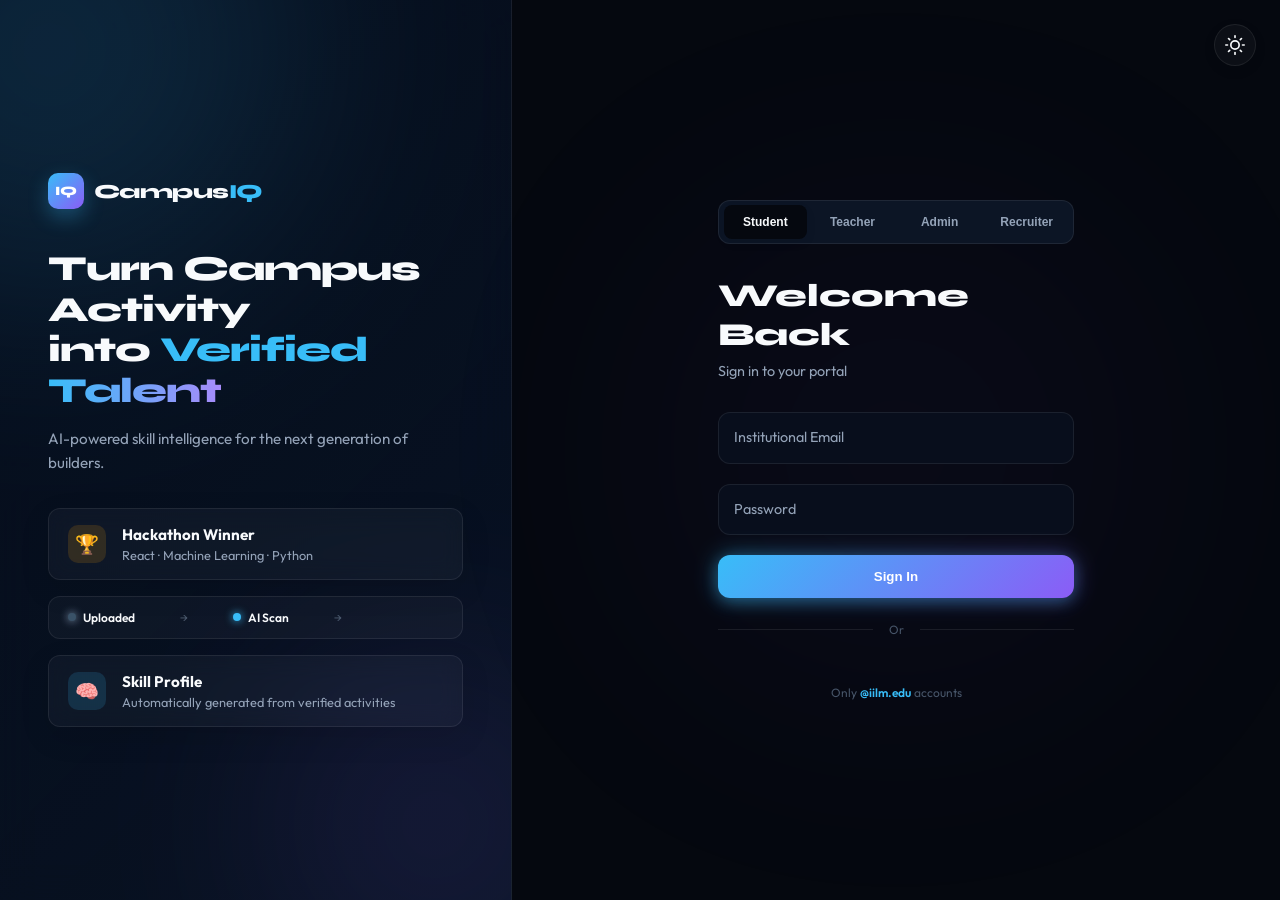
==== commit 18aace86: "Fix HTML entity for domain note message" ====
--- a/index.html
+++ b/index.html
@@ -261,7 +261,7 @@
 
         <div id="googleBtnContainer" style="display:flex; justify-content:center; width:100%;"></div>
 
-        <div class="domain-note" style="text-align:center; font-size:0.75rem; color:var(--muted); margin-top:1.5rem;">Only <span style="color:var(--cyan);font-weight:600;">@iilm.edu</span> accounts &mdash; change in CONFIG</div>
+        <div class="domain-note" style="text-align:center; font-size:0.75rem; color:var(--muted); margin-top:1.5rem;">Only <span style="color:var(--cyan);font-weight:600;">@iilm.edu</span> accounts </div>
 
       </div>
     </div>
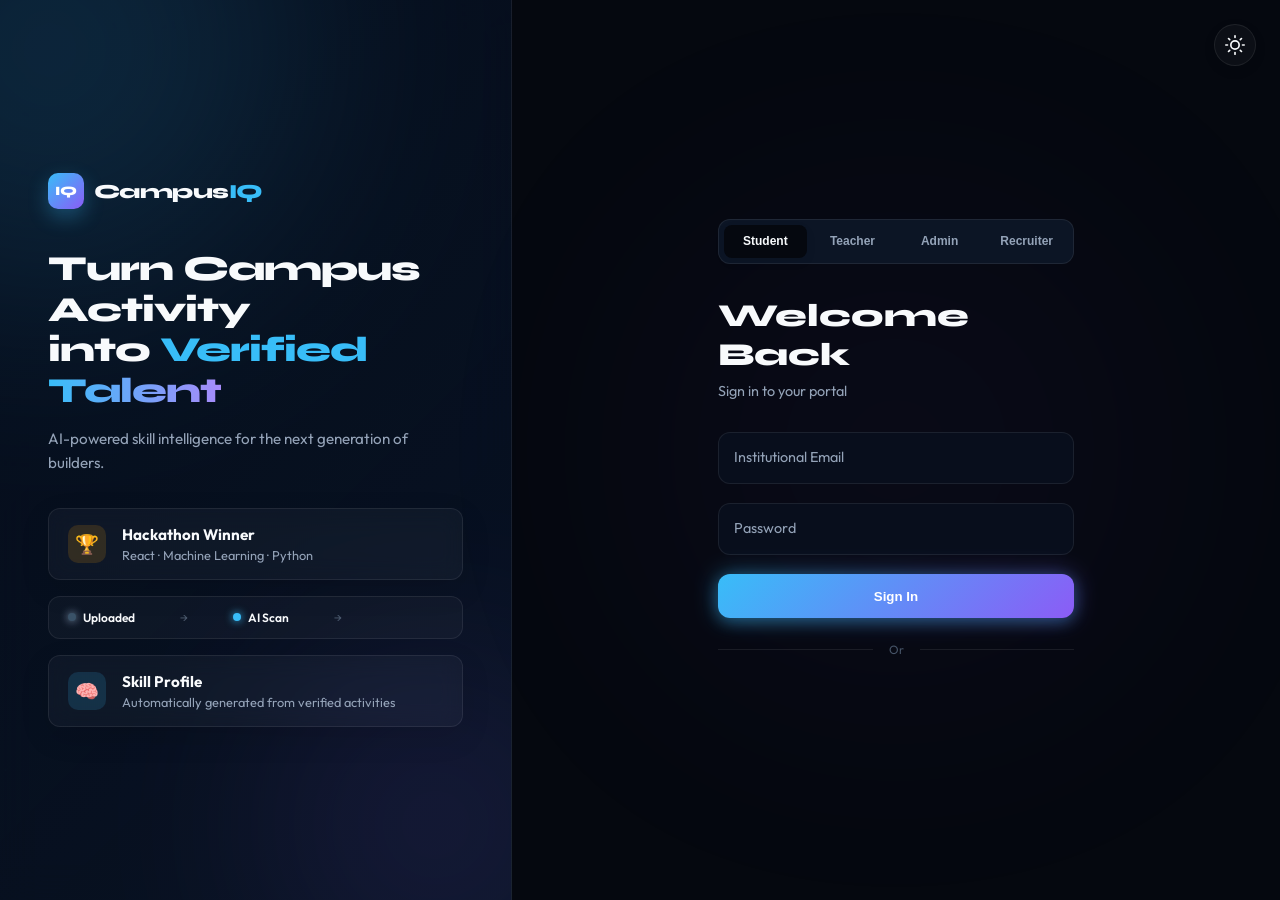
==== commit 73cbf0ba: "Update index.html" ====
--- a/index.html
+++ b/index.html
@@ -261,8 +261,6 @@
 
         <div id="googleBtnContainer" style="display:flex; justify-content:center; width:100%;"></div>
 
-        <div class="domain-note" style="text-align:center; font-size:0.75rem; color:var(--muted); margin-top:1.5rem;">Only <span style="color:var(--cyan);font-weight:600;">@iilm.edu</span> accounts </div>
-
       </div>
     </div>
   </div>
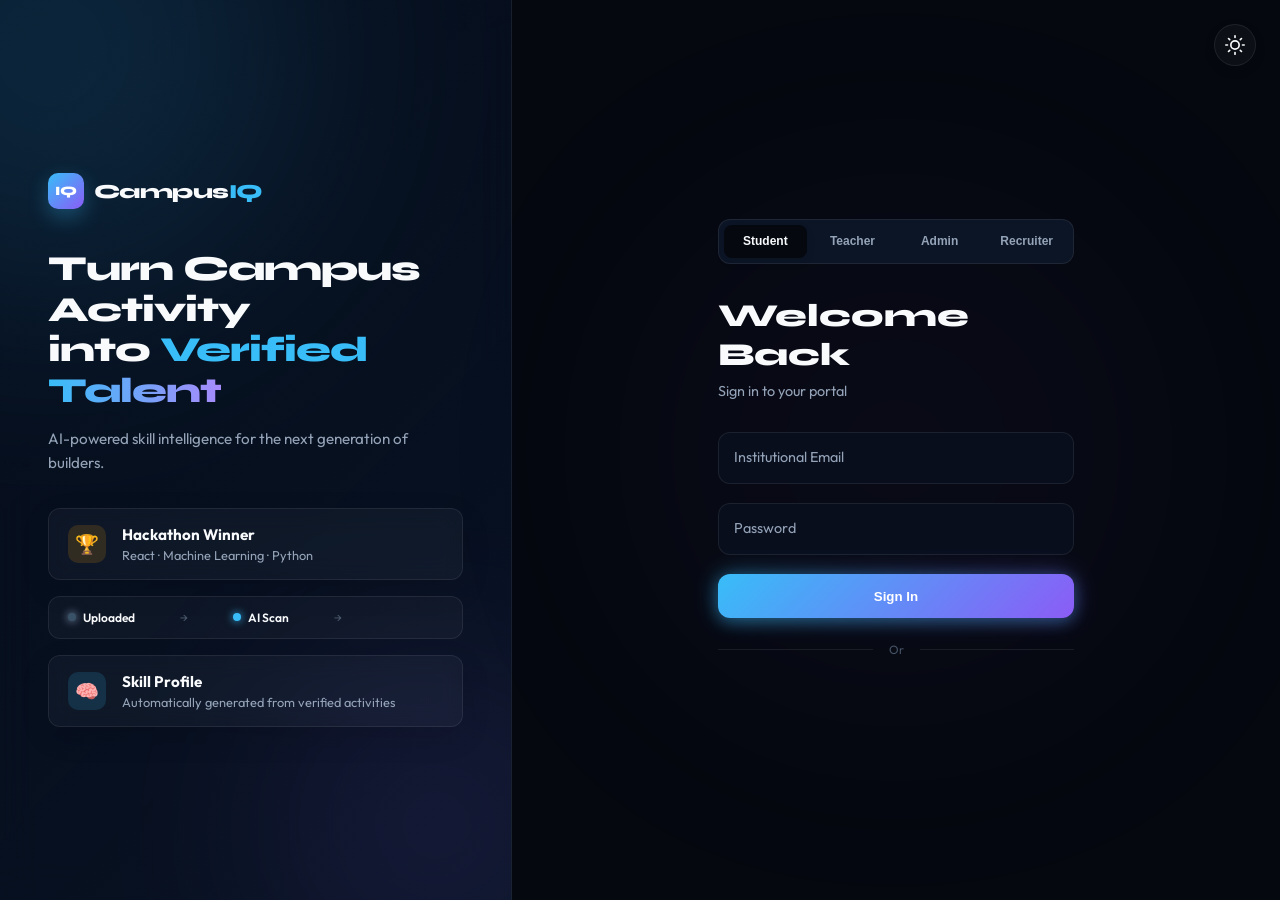
==== commit f3871a27: "Add files via upload" ====
--- a/index.html
+++ b/index.html
@@ -266,13 +266,25 @@
   </div>
 </div>
 
+<!-- Load data layer first so Auth & DB are available -->
+<script src="data.js"></script>
 <script>
 'use strict';
 
+// ── Bootstrap: seed DB and redirect if already logged in ────────
+seedIfEmpty();
+(function checkExistingSession() {
+  const s = DB.getSession();
+  if (s && s.userId && s.role) {
+    const map = { student: 'student.html', teacher: 'teacher.html', admin: 'admin.html', recruiter: 'recruiter.html' };
+    if (map[s.role]) { window.location.href = map[s.role]; }
+  }
+})();
+
 const ROUTE_MAP = { student: 'student.html', teacher: 'teacher.html', admin: 'admin.html', recruiter: 'recruiter.html' };
 let activeRole = 'student';
 
-// --- UI Logic ---
+// ── Role tabs ────────────────────────────────────────────────────
 document.querySelectorAll('.rtab').forEach(tab => {
   tab.addEventListener('click', () => {
     document.querySelectorAll('.rtab').forEach(b => b.classList.remove('active'));
@@ -282,53 +294,96 @@
   });
 });
 
-function saasToast(msg, type='ok') {
-  console.log(`[Toast] ${type}: ${msg}`);
-}
-
-// --- Robust Theme Toggle ---
+// ── Toast ────────────────────────────────────────────────────────
+function showLoginToast(msg, type = 'error') {
+  const wrap = document.getElementById('toast-wrap');
+  if (!wrap) return;
+  const t = document.createElement('div');
+  t.style.cssText = `
+    background:${type === 'ok' ? 'rgba(16,185,129,0.15)' : 'rgba(239,68,68,0.15)'};
+    border:1px solid ${type === 'ok' ? 'rgba(16,185,129,0.3)' : 'rgba(239,68,68,0.3)'};
+    color:${type === 'ok' ? '#10B981' : '#EF4444'};
+    padding:0.75rem 1.2rem; border-radius:10px; font-size:0.875rem; font-weight:500;
+    margin-bottom:0.5rem; backdrop-filter:blur(8px);
+    opacity:0; transform:translateY(8px); transition:all 0.3s ease;
+  `;
+  t.textContent = (type === 'ok' ? '✅ ' : '❌ ') + msg;
+  wrap.appendChild(t);
+  requestAnimationFrame(() => requestAnimationFrame(() => { t.style.opacity = '1'; t.style.transform = 'translateY(0)'; }));
+  setTimeout(() => { t.style.opacity = '0'; setTimeout(() => t.remove(), 350); }, 4000);
+}
+
+// ── Theme ────────────────────────────────────────────────────────
 window.toggleTheme = function() {
   const isLight = document.body.classList.toggle('light-mode');
   localStorage.setItem('theme', isLight ? 'light' : 'dark');
 };
-
-// Apply Initial Theme
-if (localStorage.getItem('theme') === 'light') {
-  document.body.classList.add('light-mode');
-}
-
-// --- Form Logic ---
-document.getElementById('loginForm').onsubmit = (e) => {
-  e.preventDefault();
-  const btn = document.getElementById('loginBtn');
-  btn.disabled = true; btn.textContent = 'Authenticating...';
-  // Mock logic
-  setTimeout(() => {
-    saasToast("Authentication mock complete");
-    btn.disabled = false; btn.textContent = 'Sign In';
-  }, 1000);
+if (localStorage.getItem('theme') === 'light') document.body.classList.add('light-mode');
+
+// ── Login ────────────────────────────────────────────────────────
+window.doLogin = async function(e) {
+  if (e) e.preventDefault();
+  const btn   = document.getElementById('loginBtn');
+  const email = document.getElementById('loginEmail').value.trim();
+  const pass  = document.getElementById('loginPass').value;
+
+  if (!email || !pass) { showLoginToast('Please enter your email and password.'); return; }
+
+  btn.disabled = true;
+  btn.textContent = 'Signing in…';
+
+  try {
+    await new Promise(r => setTimeout(r, 600)); // brief UX delay
+    const session = Auth.login(email, pass);
+
+    // Role mismatch check (tab selection is advisory, not enforced — but warn the user)
+    if (activeRole !== 'admin' && session.role !== activeRole) {
+      showLoginToast(`Signed in as ${session.role}. Redirecting to your portal…`, 'ok');
+    } else {
+      showLoginToast(`Welcome back, ${session.name.split(' ')[0]}! Redirecting…`, 'ok');
+    }
+
+    setTimeout(() => {
+      window.location.href = ROUTE_MAP[session.role] || 'index.html';
+    }, 900);
+  } catch(err) {
+    showLoginToast(err.message || 'Login failed. Please try again.');
+    btn.disabled = false;
+    btn.textContent = 'Sign In';
+  }
 };
 
-// --- Official Google Setup ---
+// Attach to form
+document.getElementById('loginForm').onsubmit = window.doLogin;
+
+// ── Google OAuth ─────────────────────────────────────────────────
 window.onload = () => {
   if (typeof google !== 'undefined') {
     google.accounts.id.initialize({
       client_id: "70835003370-fbdg01a9mgp13s80cgd65174udp3h74k.apps.googleusercontent.com",
-      callback: (res) => saasToast("Google Sign-In Triggered")
+      callback: (res) => {
+        try {
+          const session = Auth.handleGoogleCredential(res.credential);
+          showLoginToast(`Welcome, ${session.name.split(' ')[0]}! Redirecting…`, 'ok');
+          setTimeout(() => { window.location.href = ROUTE_MAP[session.role] || 'index.html'; }, 900);
+        } catch(e) {
+          showLoginToast(e.message || 'Google Sign-In failed.');
+        }
+      }
     });
     google.accounts.id.renderButton(
-      document.getElementById("googleBtnContainer"),
-      { theme: "filled_blue", size: "large", shape: "pill", width: 300 }
+      document.getElementById('googleBtnContainer'),
+      { theme: 'filled_blue', size: 'large', shape: 'pill', width: 300 }
     );
   }
 };
 
-// --- Background Animation ---
+// ── Background Canvas Animation ──────────────────────────────────
 (function() {
   const c = document.getElementById('bgCanvas'), ctx = c.getContext('2d');
   let W, H;
   function resize() { W = c.width = window.innerWidth; H = c.height = window.innerHeight; }
-  resize(); window.onresize = resize;
+  resize(); window.addEventListener('resize', resize);
   class P {
     constructor() { this.reset(); }
     reset() { this.x = Math.random()*W; this.y = Math.random()*H; this.vx = (Math.random()-0.5)*0.3; this.vy = (Math.random()-0.5)*0.3; this.r = 1; }
@@ -337,22 +392,22 @@
       ctx.fillStyle = document.body.classList.contains('light-mode') ? 'rgba(56,189,248,0.4)' : 'rgba(56,189,248,0.2)';
       ctx.fill();
       this.x += this.vx; this.y += this.vy;
-      if(this.x<0||this.x>W||this.y<0||this.y>H) this.reset();
+      if (this.x < 0 || this.x > W || this.y < 0 || this.y > H) this.reset();
     }
   }
-  const pts = Array.from({length: 50}, () => new P());
-  function loop() { ctx.clearRect(0,0,W,H); pts.forEach(p => p.draw()); requestAnimationFrame(loop); }
+  const pts = Array.from({ length: 50 }, () => new P());
+  function loop() { ctx.clearRect(0, 0, W, H); pts.forEach(p => p.draw()); requestAnimationFrame(loop); }
   loop();
 })();
 
-// --- AI Pipeline Logic ---
-(function(){
-  const ids=['ps0','ps1','ps2'];
-  function run(){
-    ids.forEach(id=>{const el=document.getElementById(id);if(el)el.classList.remove('vis');});
-    ids.forEach((id,i)=>setTimeout(()=>{const el=document.getElementById(id);if(el)el.classList.add('vis');},i*500+200));
+// ── Pipeline Animation ───────────────────────────────────────────
+(function() {
+  const ids = ['ps0', 'ps1', 'ps2'];
+  function run() {
+    ids.forEach(id => { const el = document.getElementById(id); if (el) el.classList.remove('vis'); });
+    ids.forEach((id, i) => setTimeout(() => { const el = document.getElementById(id); if (el) el.classList.add('vis'); }, i * 500 + 200));
   }
-  run();setInterval(run,5500);
+  run(); setInterval(run, 5500);
 })();
 </script>
 </body>
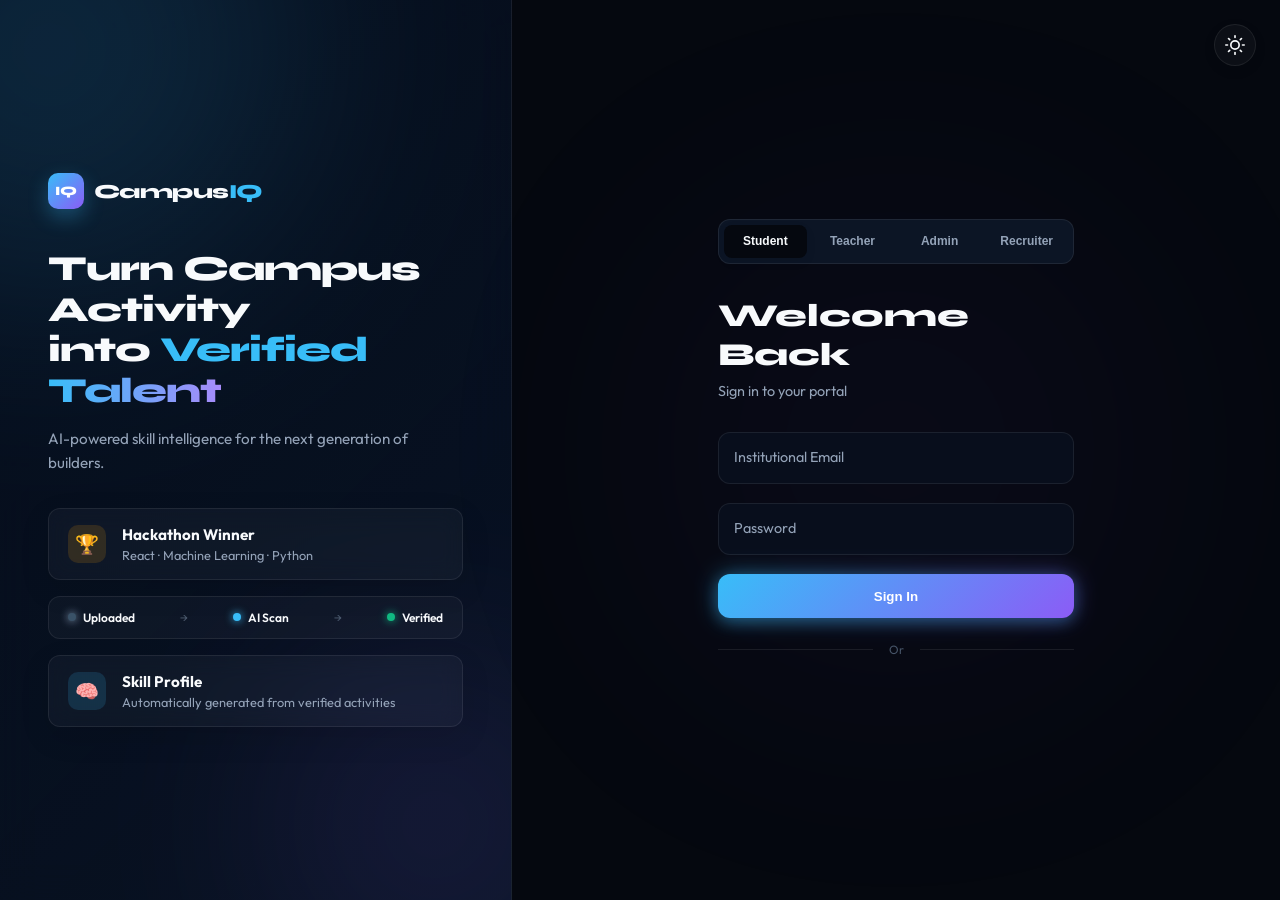
==== commit 2e1ab76d: "Add files via upload" ====
--- a/index.html
+++ b/index.html
@@ -3,6 +3,7 @@
 <head>
 <meta charset="UTF-8"><meta name="viewport" content="width=device-width,initial-scale=1.0">
 <title>CampusIQ — Sign In</title>
+<script src="theme.js"></script>
 <link href="https://fonts.googleapis.com/css2?family=Syne:wght@400;600;700;800&family=Outfit:wght@300;400;500;600&display=swap" rel="stylesheet">
 <script src="https://accounts.google.com/gsi/client" async defer></script>
 <style>
@@ -314,11 +315,13 @@
 }
 
 // ── Theme ────────────────────────────────────────────────────────
-window.toggleTheme = function() {
-  const isLight = document.body.classList.toggle('light-mode');
-  localStorage.setItem('theme', isLight ? 'light' : 'dark');
-};
-if (localStorage.getItem('theme') === 'light') document.body.classList.add('light-mode');
+// toggleTheme() is defined in theme.js — it now writes both 'theme' and
+// 'ciq-theme' keys and handles both body.light-mode + html[data-theme].
+// We only need to ensure body.light-mode is applied on load (theme.js
+// DOMContentLoaded listener handles it, but also do it here as fallback):
+if (localStorage.getItem('ciq-theme') === 'light' || localStorage.getItem('theme') === 'light') {
+  document.body.classList.add('light-mode');
+}
 
 // ── Login ────────────────────────────────────────────────────────
 window.doLogin = async function(e) {
